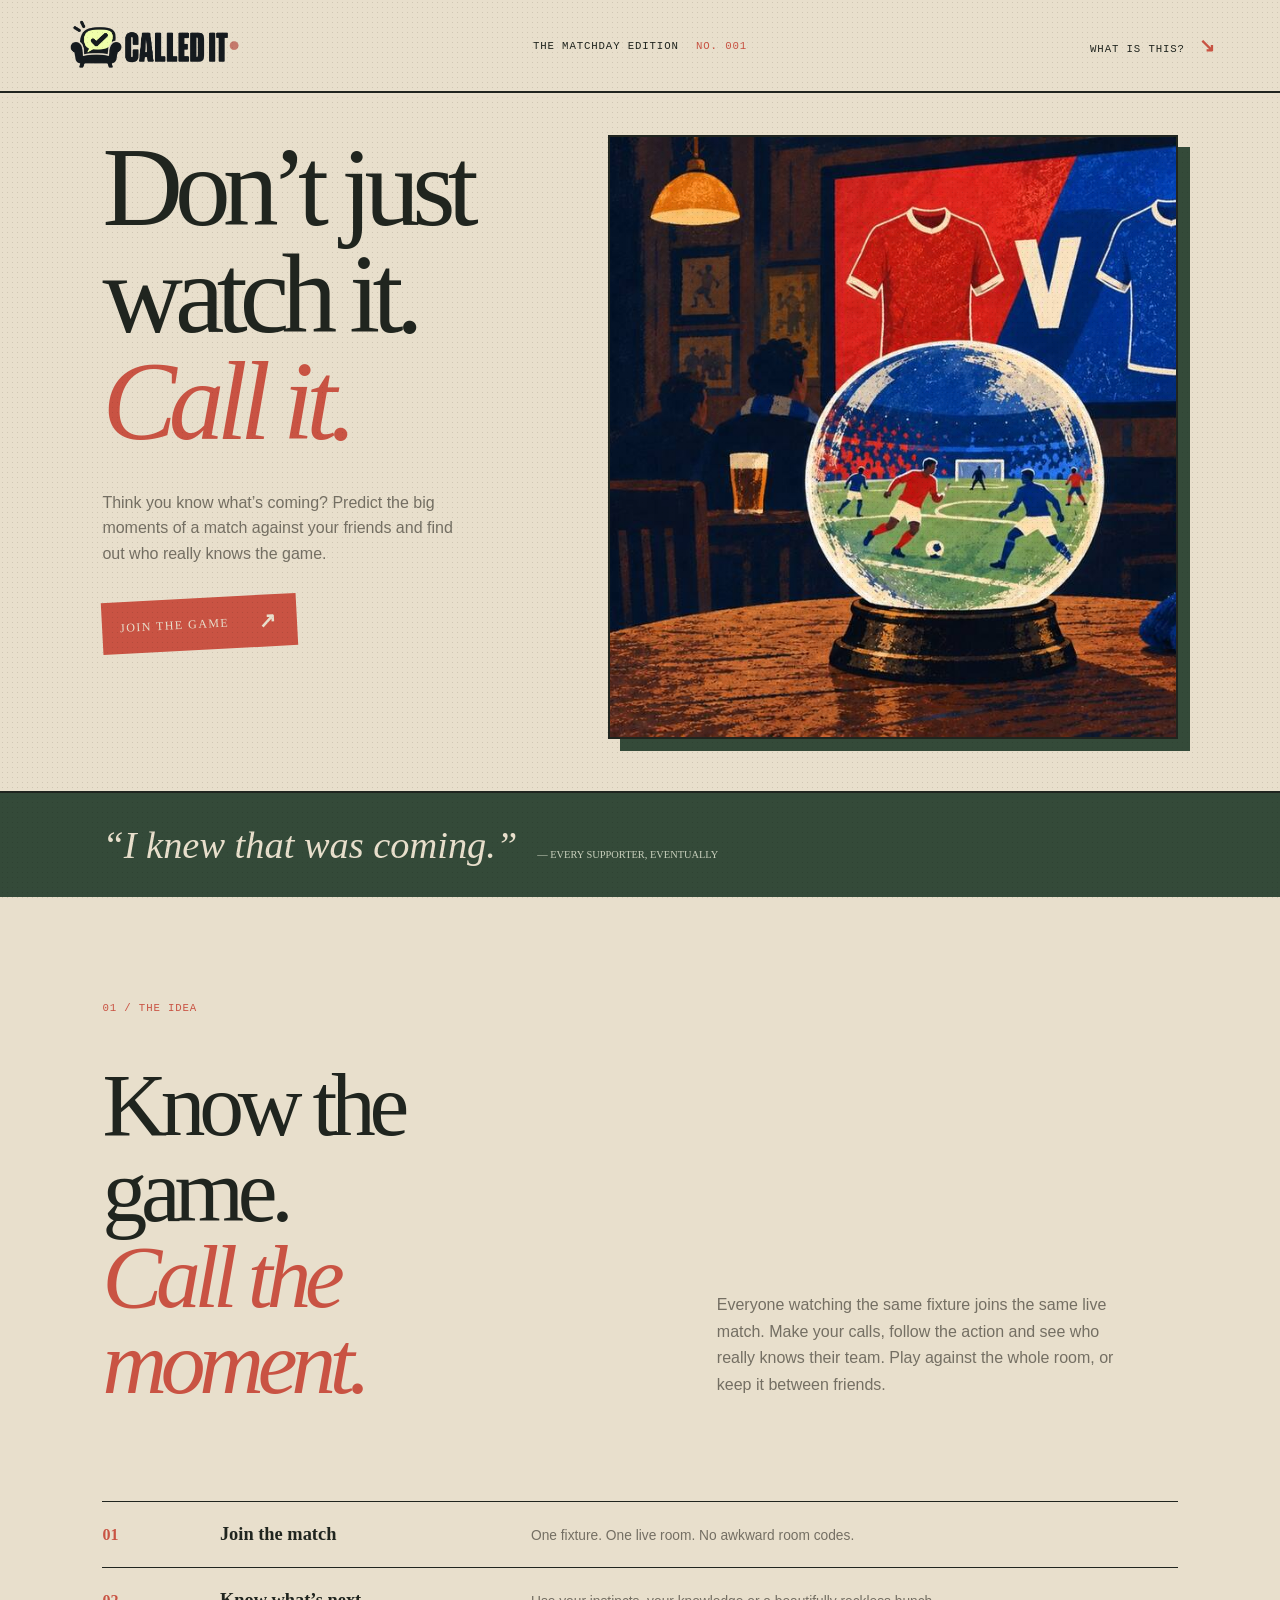
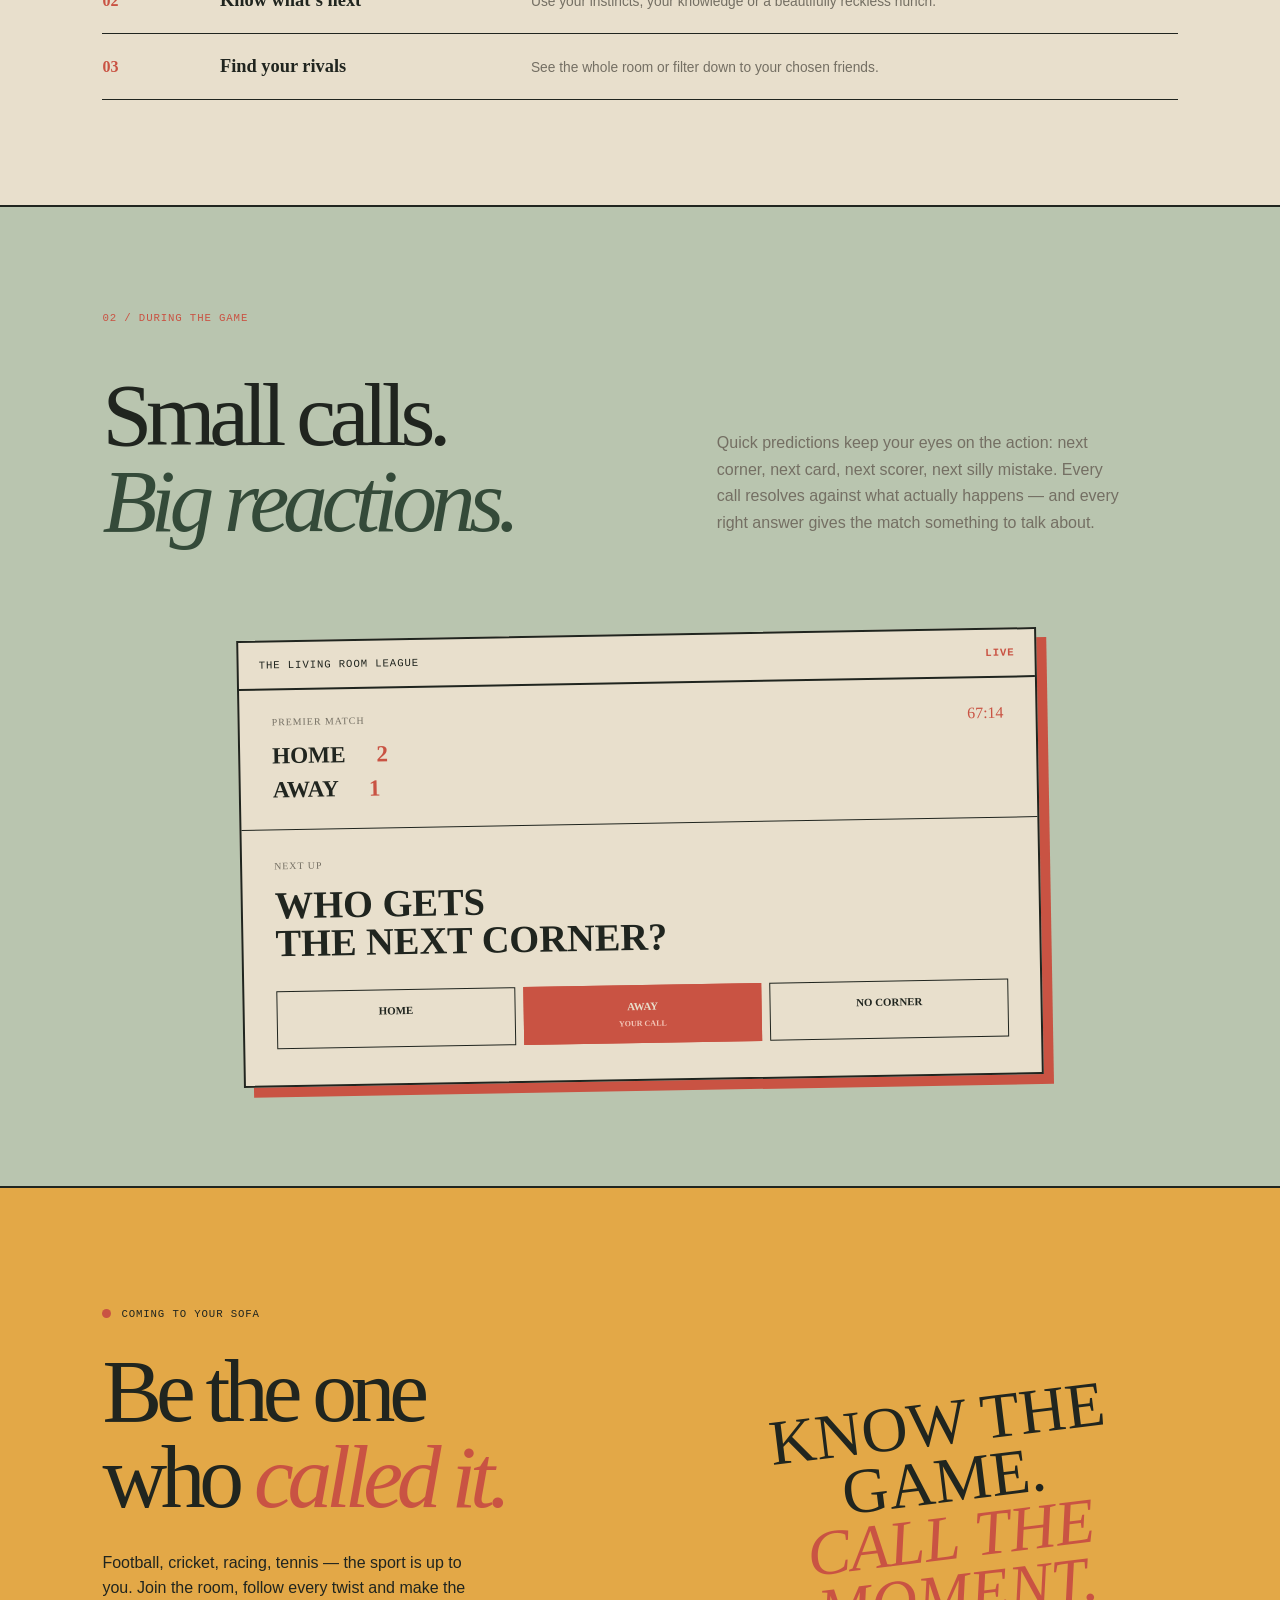
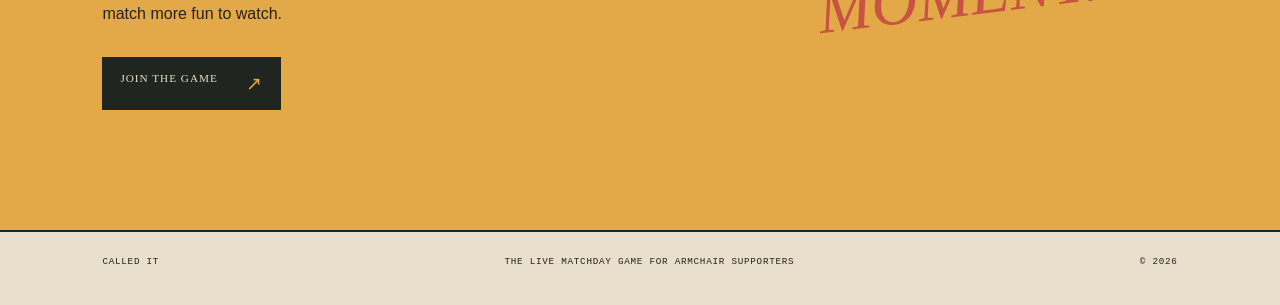
==== index.html @ 09d8c1a3 "Use square Called It icon for PWA" ====
<!doctype html>
<html lang="en">
  <head>
    <meta charset="UTF-8" />
    <meta name="viewport" content="width=device-width, initial-scale=1" />
    <meta name="theme-color" content="#e8dfcc" />
    <meta name="description" content="Called It is the live matchday game for armchair supporters." />
    <link rel="icon" href="assets/called-it-square.png" />
    <link rel="manifest" href="/manifest.webmanifest" />
    <link rel="apple-touch-icon" href="/assets/called-it-square.png" />
    <link rel="stylesheet" href="styles.css" />
    <title>Called It — The live matchday game for armchair supporters</title>
  </head>
  <body>
    <div class="page-grain"></div>
    <header class="masthead">
      <a class="brand" href="/" aria-label="Called It home"><img src="assets/called-it-wordmark.png" alt="Called It" /></a>
      <p class="edition">THE MATCHDAY EDITION <span>NO. 001</span></p>
      <a class="menu-link" href="#the-game">What is this? <b>↘</b></a>
    </header>
    <main id="top">
      <section class="cover">
        <div class="cover-copy">
          <h1>Don’t just<br />watch it.<br /><i>Call it.</i></h1>
          <p class="intro-copy">Think you know what’s coming? Predict the big moments of a match against your friends and find out who really knows the game.</p>
          <a class="stamp" href="/play">JOIN THE GAME <strong>↗</strong></a>
        </div>
        <div class="living-room" aria-label="A football match viewed through a crystal ball in a pub">
          <img class="hero-image" src="assets/called-it-hero.jpg" alt="A football match inside a crystal ball on a pub table" />
        </div>
      </section>
      <section class="quote-strip"><p>“I knew that was coming.”</p><span>— every supporter, eventually</span></section>
      <section class="story" id="the-game">
        <div class="section-label">01 / THE IDEA</div>
        <div class="story-content"><h2>Know the game.<br /><i>Call the moment.</i></h2><p>Everyone watching the same fixture joins the same live match. Make your calls, follow the action and see who really knows their team. Play against the whole room, or keep it between friends.</p></div>
        <div class="rule-list"><div><b>01</b><strong>Join the match</strong><span>One fixture. One live room. No awkward room codes.</span></div><div><b>02</b><strong>Know what’s next</strong><span>Use your instincts, your knowledge or a beautifully reckless hunch.</span></div><div><b>03</b><strong>Find your rivals</strong><span>See the whole room or filter down to your chosen friends.</span></div></div>
      </section>
      <section class="live-page">
        <div class="section-label">02 / DURING THE GAME</div>
        <div class="live-heading"><h2>Small calls.<br /><i>Big reactions.</i></h2><p>Quick predictions keep your eyes on the action: next corner, next card, next scorer, next silly mistake. Every call resolves against what actually happens — and every right answer gives the match something to talk about.</p></div>
        <div class="match-sheet"><div class="sheet-head"><span>THE LIVING ROOM LEAGUE</span><b>LIVE</b></div><div class="sheet-match"><div><small>PREMIER MATCH</small><strong>HOME <i>2</i></strong><strong>AWAY <i>1</i></strong></div><div class="sheet-time">67:14</div></div><div class="sheet-call"><span>NEXT UP</span><strong>WHO GETS<br />THE NEXT CORNER?</strong><div class="answers"><b>HOME</b><b class="chosen">AWAY <small>YOUR CALL</small></b><b>NO CORNER</b></div></div></div>
      </section>
      <section class="finale"><div class="finale-copy"><p class="kicker"><span></span> Coming to your sofa</p><h2>Be the one<br />who <i>called it.</i></h2><p>Football, cricket, racing, tennis — the sport is up to you. Join the room, follow every twist and make the match more fun to watch.</p><a class="button" href="/play">Join the game <span>↗</span></a></div><div class="scribble">KNOW THE GAME.<br /><em>CALL THE MOMENT.</em></div></section>
    </main>
    <footer><span>CALLED IT</span><span>THE LIVE MATCHDAY GAME FOR ARMCHAIR SUPPORTERS</span><span>© 2026</span></footer>
  </body>
</html>
---- styles.css ----
:root{--paper:#e8dfcc;--paper-dark:#d8cbb2;--ink:#20251f;--green:#344a39;--red:#c95343;--yellow:#e3a847;--muted:#746f63}*{box-sizing:border-box}html{scroll-behavior:smooth}body{margin:0;background:var(--paper);color:var(--ink);font-family:'DM Sans',sans-serif;overflow-x:hidden}body:before{content:'';position:fixed;inset:0;pointer-events:none;opacity:.16;background-image:radial-gradient(#514c40 .55px,transparent .55px);background-size:5px 5px;z-index:3;mix-blend-mode:multiply}a{color:inherit;text-decoration:none}.masthead{height:93px;border-bottom:2px solid var(--ink);display:grid;grid-template-columns:1fr 1fr 1fr;align-items:center;padding:0 5vw;position:relative;z-index:2}.brand{width:185px;height:58px;overflow:hidden;display:block;mix-blend-mode:multiply}.brand img{width:380px;max-width:none;transform:translate(-1px,-5px);filter:sepia(.25) saturate(.55) contrast(1.1)}.edition,.menu-link,.section-label,footer,.kicker,.sheet-head,.callout small,.picture-frame span{font-family:'DM Mono',monospace;text-transform:uppercase;letter-spacing:.08em;font-size:.67rem}.edition{text-align:center;margin:0}.edition span{color:var(--red);margin-left:10px}.menu-link{text-align:right}.menu-link b{color:var(--red);font-size:1.2rem;margin-left:7px}.cover{min-height:700px;padding:74px 8vw 52px;display:grid;grid-template-columns:47% 53%;position:relative;border-bottom:2px solid var(--ink)}.cover-copy{padding:25px 0 0;position:relative;z-index:1}.kicker{display:flex;align-items:center;gap:10px;margin:0 0 28px}.kicker span{width:9px;height:9px;border-radius:50%;background:var(--red);display:inline-block}.cover h1,h2{font-family:'Libre Baskerville',serif;font-weight:400;line-height:.96;letter-spacing:-.07em;margin:0}.cover h1{font-size:clamp(4.2rem,8.7vw,9.2rem)}.cover h1 i,h2 i{color:var(--red);font-style:italic}.intro-copy{max-width:360px;line-height:1.6;color:var(--muted);margin:34px 0 32px}.stamp{display:inline-flex;align-items:center;gap:30px;background:var(--red);color:var(--paper);padding:14px 18px;font-family:'DM Mono';font-size:.75rem;letter-spacing:.12em;transform:rotate(-3deg)}.stamp strong{font-size:1.3rem}.cover-note{position:absolute;left:5vw;bottom:25px;font-family:'DM Mono';font-size:.63rem;line-height:1.4;letter-spacing:.1em;color:var(--muted)}.cover-note span{color:var(--red);font-size:1rem;margin-left:5px}.living-room{min-height:550px;position:relative;overflow:hidden;background:#c4b69c;border:2px solid var(--ink);box-shadow:12px 12px 0 var(--green)}.wall-line{position:absolute;left:0;right:0;top:23%;border-top:2px solid rgba(32,37,31,.35)}.picture-frame{position:absolute;top:10%;left:28%;width:46%;height:26%;border:8px solid var(--green);background:#70816e;color:var(--paper);padding:17px;display:flex;flex-direction:column;justify-content:space-between;transform:rotate(2deg)}.picture-frame span{color:var(--yellow)}.picture-frame b{font-family:'Libre Baskerville';font-size:clamp(1.3rem,3vw,2.4rem)}.picture-frame small{font-family:'DM Mono';font-size:.7rem;align-self:flex-end}.lamp{position:absolute;left:10%;top:16%;width:60px;height:160px}.lamp:before{content:'';position:absolute;top:0;left:-20px;width:100px;height:55px;border-radius:50% 50% 12px 12px;background:var(--yellow);border:2px solid var(--ink)}.lamp i{position:absolute;width:3px;height:105px;background:var(--ink);left:28px;top:51px}.lamp b{position:absolute;height:8px;width:50px;background:var(--ink);left:4px;bottom:0;border-radius:50%}.sofa{position:absolute;bottom:13%;left:13%;width:62%;height:42%;background:var(--green);border:2px solid var(--ink);border-radius:28px 28px 12px 12px 0}.cushion{position:absolute;left:10%;right:10%;top:13%;height:52%;background:#536d56;border:2px solid var(--ink);border-radius:24px 24px 5px 5px}.seat{position:absolute;left:8%;right:8%;bottom:4%;height:35%;background:#2e4233;border-radius:8px}.arm{position:absolute;top:23%;width:18%;height:55%;background:var(--green);border:2px solid var(--ink);border-radius:20px}.arm.left{left:-9%}.arm.right{right:-9%}.leg{position:absolute;bottom:-28px;width:12px;height:30px;background:var(--ink)}.leg.one{left:15%;transform:rotate(8deg)}.leg.two{right:15%;transform:rotate(-8deg)}.callout{position:absolute;right:5%;bottom:36%;width:150px;background:var(--red);color:var(--paper);padding:14px;transform:rotate(5deg);border:2px solid var(--ink);box-shadow:5px 5px 0 var(--ink)}.callout strong{display:block;font-family:'Libre Baskerville';font-size:1.25rem;line-height:1;margin:9px 0 12px}.callout em{font-family:'DM Mono';font-style:normal;font-size:.7rem;letter-spacing:.15em}.rug{position:absolute;bottom:-25%;left:5%;width:90%;height:42%;border-radius:50%;background:#d9bd82;border:2px solid var(--ink)}.quote-strip{background:var(--green);color:var(--paper);padding:30px 8vw;display:flex;align-items:baseline;gap:20px}.quote-strip p{font-family:'Libre Baskerville';font-size:clamp(1.5rem,3vw,2.8rem);font-style:italic;margin:0}.quote-strip span{font-family:'DM Mono';font-size:.65rem;text-transform:uppercase;color:#c9d0bd}.story,.live-page{padding:105px 8vw;border-bottom:2px solid var(--ink)}.section-label{color:var(--red);margin-bottom:48px}.story-content{display:grid;grid-template-columns:1fr 1fr;gap:12vw;align-items:end}.story h2,.live-heading h2,.finale h2{font-size:clamp(3.3rem,7vw,7rem)}.story-content p,.live-heading p{max-width:410px;margin:0 0 8px;color:var(--muted);line-height:1.65}.rule-list{border-top:1px solid var(--ink);margin-top:95px}.rule-list div{display:grid;grid-template-columns:10% 28% 1fr;gap:10px;padding:22px 0;border-bottom:1px solid var(--ink);align-items:baseline}.rule-list b{font-family:'DM Mono';color:var(--red)}.rule-list strong{font-family:'Libre Baskerville';font-size:1.15rem}.rule-list span{color:var(--muted);font-size:.86rem}.live-page{background:#b9c5af}.live-heading{display:grid;grid-template-columns:1fr 1fr;gap:12vw;align-items:end}.live-heading h2 i{color:var(--green)}.match-sheet{max-width:800px;margin:90px auto 0;background:var(--paper);border:2px solid var(--ink);box-shadow:10px 10px 0 var(--red);transform:rotate(-1deg)}.sheet-head{display:flex;justify-content:space-between;border-bottom:2px solid var(--ink);padding:17px 20px}.sheet-head b{color:var(--red)}.sheet-match{display:flex;justify-content:space-between;padding:26px 32px;border-bottom:1px solid var(--ink)}.sheet-match small,.sheet-call>span{display:block;font-family:'DM Mono';font-size:.62rem;color:var(--muted);letter-spacing:.1em;margin-bottom:15px}.sheet-match strong{display:block;font-family:'Libre Baskerville';font-size:1.45rem;margin-top:7px}.sheet-match strong i{color:var(--red);font-style:normal;margin-left:25px}.sheet-time{font-family:'DM Mono';color:var(--red)}.sheet-call{padding:30px 32px 36px}.sheet-call>strong{font-family:'Libre Baskerville';font-size:clamp(1.7rem,3vw,2.7rem);line-height:1;display:block}.answers{display:grid;grid-template-columns:repeat(3,1fr);gap:8px;margin-top:28px}.answers b{border:1px solid var(--ink);padding:14px;font-family:'DM Mono';font-size:.68rem;text-align:center}.answers .chosen{background:var(--red);color:var(--paper);border-color:var(--red)}.answers small{display:block;margin-top:7px;font-size:.5rem;color:#f3c7b8}.finale{padding:120px 8vw;display:grid;grid-template-columns:1fr 1fr;gap:12vw;align-items:center;background:var(--yellow)}.finale .kicker{color:var(--ink)}.finale-copy>p:not(.kicker){max-width:390px;line-height:1.6;margin:30px 0}.button{background:var(--ink);color:var(--paper);display:inline-flex;gap:28px;padding:15px 18px;font-family:'DM Mono';font-size:.7rem;letter-spacing:.09em;text-transform:uppercase}.button span{color:var(--yellow);font-size:1.2rem}.scribble{font-family:'Libre Baskerville';font-size:clamp(2rem,5vw,5rem);line-height:.9;transform:rotate(-7deg);text-align:center}.scribble em{color:var(--red);font-style:italic}footer{border-top:2px solid var(--ink);padding:24px 8vw 34px;display:flex;justify-content:space-between;font-size:.58rem}@media(max-width:760px){.masthead{height:75px;padding:0 18px;grid-template-columns:1fr auto}.brand{width:135px;height:47px}.brand img{width:280px}.edition{display:none}.menu-link{font-size:.58rem}.cover{display:block;min-height:auto;padding:55px 18px 70px}.cover h1{font-size:clamp(3.5rem,16vw,5.5rem)}.cover-note{left:18px;bottom:20px}.living-room{margin:65px 8px 25px;min-height:420px;box-shadow:7px 7px 0 var(--green)}.callout{width:125px;right:3%;bottom:32%}.picture-frame{padding:10px;border-width:5px}.quote-strip{display:block;padding:25px 18px}.quote-strip span{display:block;margin-top:8px}.story,.live-page{padding:75px 18px}.story-content,.live-heading,.finale{display:block}.story-content p,.live-heading p{margin-top:30px}.rule-list{margin-top:60px}.rule-list div{grid-template-columns:12% 1fr}.rule-list span{grid-column:2}.match-sheet{margin-top:60px;box-shadow:6px 6px 0 var(--red)}.sheet-match,.sheet-call{padding-left:18px;padding-right:18px}.answers{grid-template-columns:1fr}.answers b{text-align:left}.finale{padding:80px 18px}.scribble{margin-top:70px;text-align:left;font-size:3rem}footer{padding:20px 18px 28px;display:block;line-height:2}}
:root{--hero-navy:#07182d}.hero-image{display:block;width:100%;height:100%;min-height:550px;object-fit:cover;object-position:72% center}.living-room{background:var(--hero-navy)}@media(max-width:760px){.cover{padding-top:32px;padding-bottom:48px}.cover h1{font-size:clamp(3.25rem,15vw,5rem)}.intro-copy{margin:20px 0 22px;font-size:.95rem;line-height:1.48}.stamp{padding:12px 16px;gap:22px}.living-room{margin:28px 8px 20px;min-height:0;height:clamp(220px,58vw,300px);box-shadow:7px 7px 0 var(--green)}.hero-image{min-height:0;height:100%;object-position:68% center}.cover-note{display:none}}
:root{--hero-navy:#07182d}.brand img{width:100%;height:auto;transform:none}.brand{display:flex;align-items:center}.brand img{filter:sepia(.25) saturate(.55) contrast(1.1)}
:root{--hero-navy:#07182d}.brand img{width:100%;height:auto;transform:none}.brand{display:flex;align-items:center}.brand img{filter:sepia(.25) saturate(.55) contrast(1.1)}@media(max-width:760px){.cover{padding-top:24px;padding-bottom:30px}.kicker{margin-bottom:18px}.cover h1{font-size:clamp(3rem,12vw,4.5rem)}.intro-copy{margin:16px 0 18px;font-size:.9rem;line-height:1.42}.stamp{padding:11px 15px;gap:18px;font-size:.68rem}.living-room{margin:20px 8px 16px;height:clamp(185px,52vw,220px)}.hero-image{object-position:68% center}}
:root{--hero-navy:#07182d}.cover{padding-top:42px}.cover-copy{padding-top:0}@media(max-width:760px){.cover{padding-top:20px}}
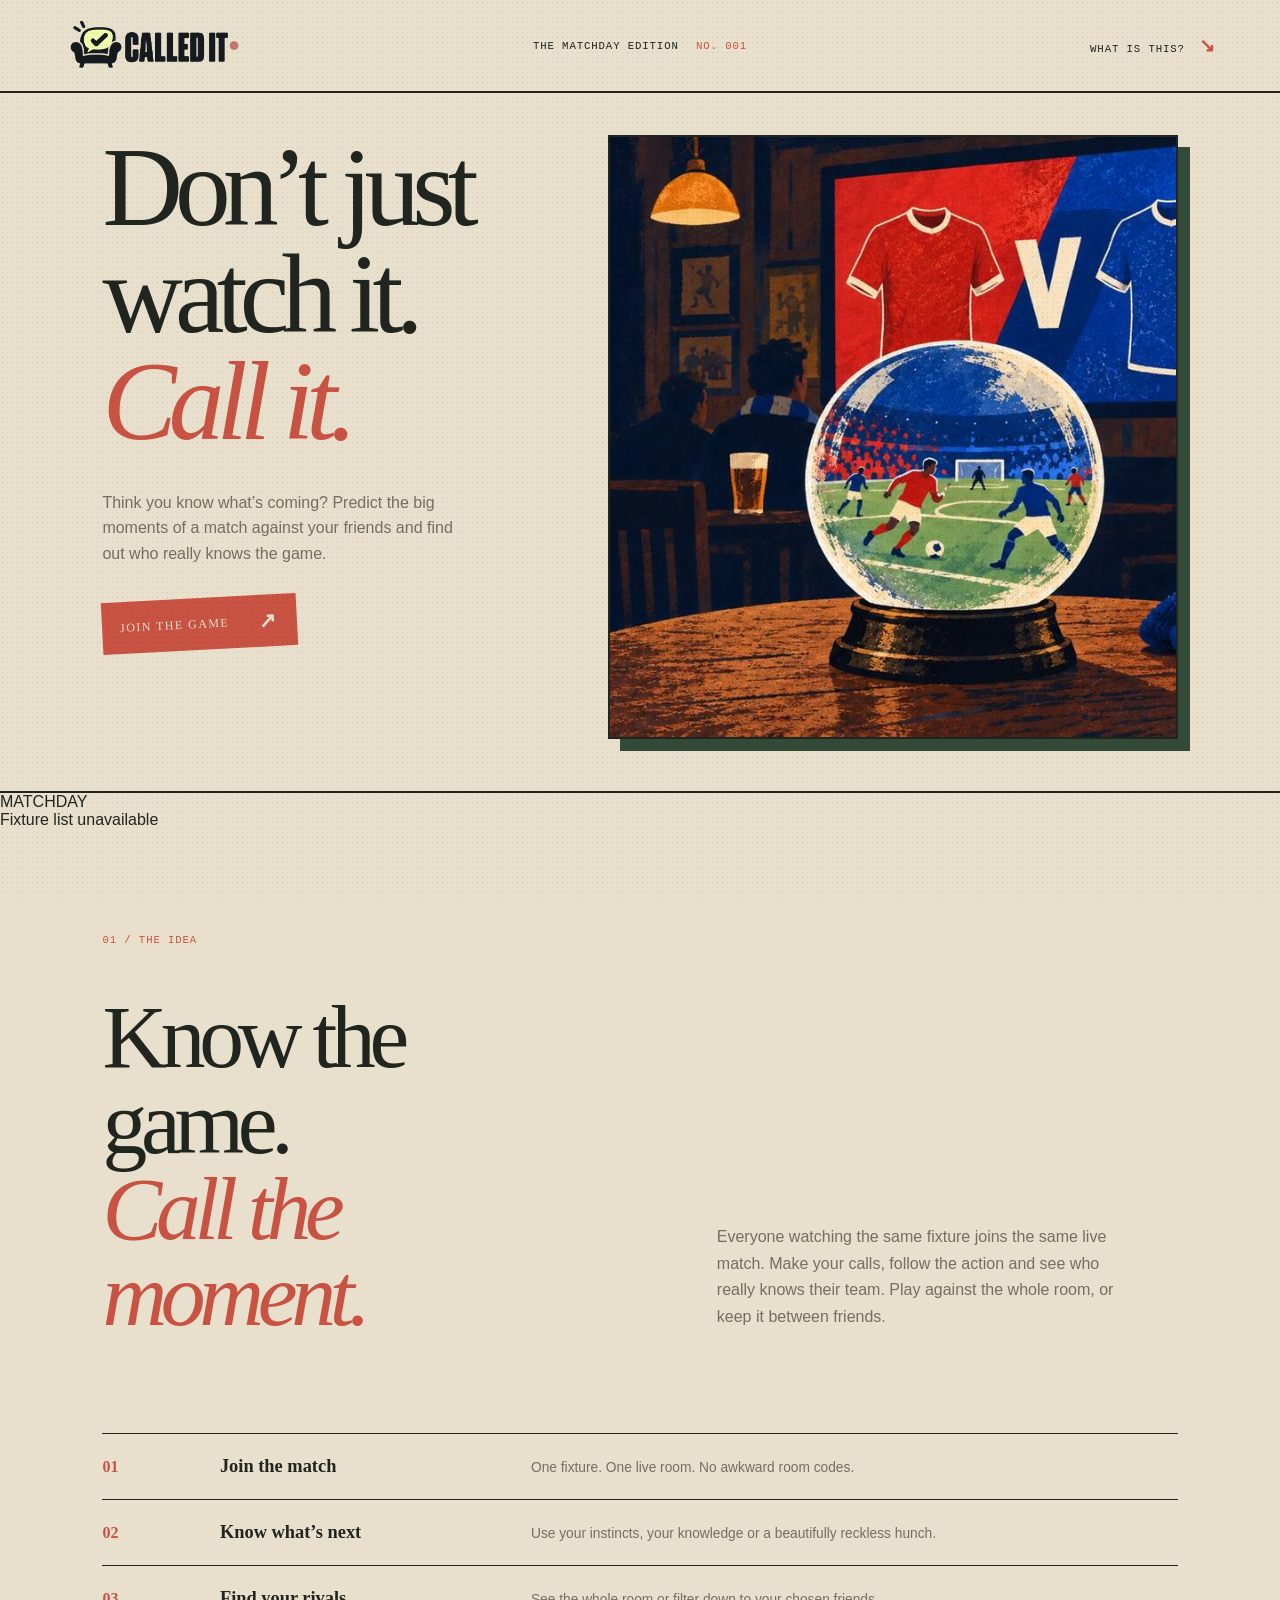
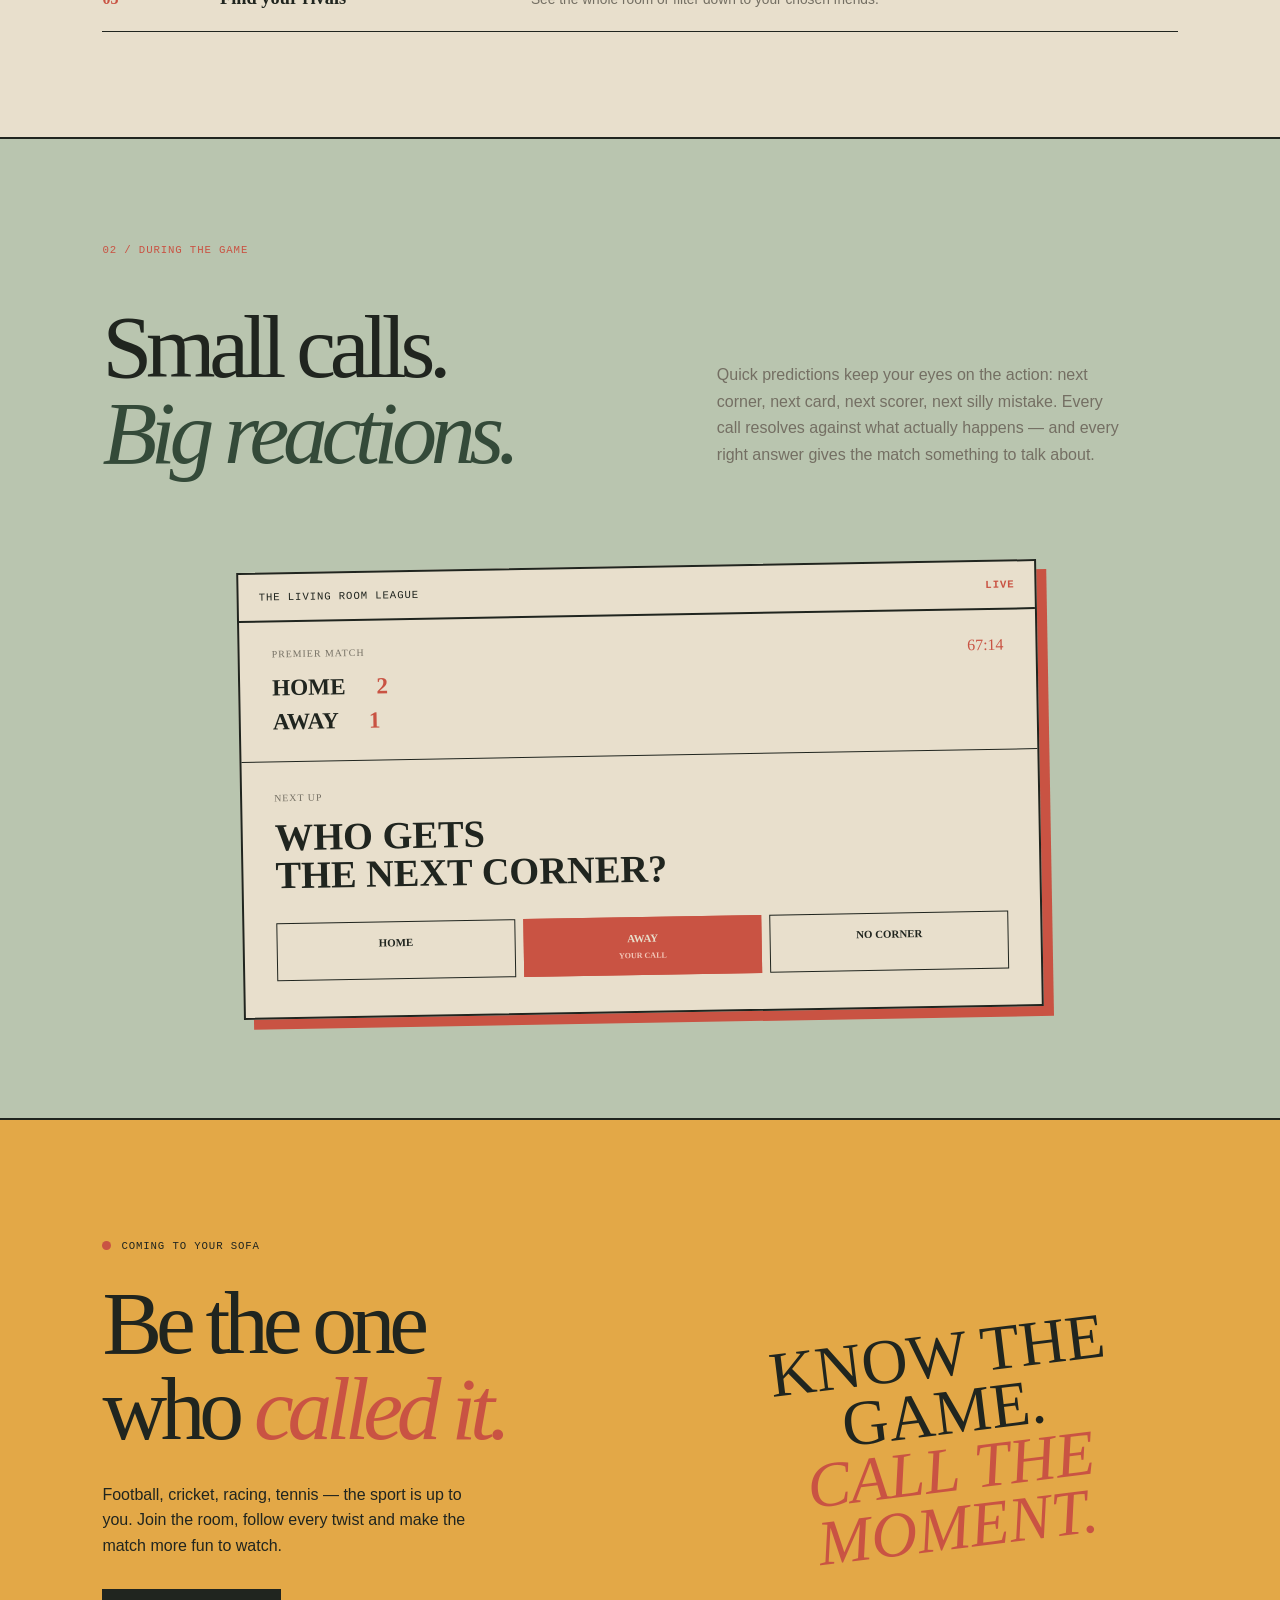
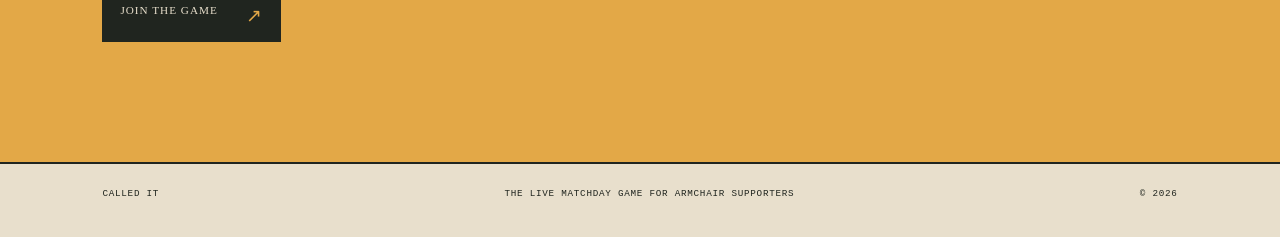
==== commit df662994: "Add live matchday homepage ticker" ====
--- a/index.html
+++ b/index.html
@@ -21,7 +21,7 @@
     <main id="top">
       <section class="cover">
         <div class="cover-copy">
-          <h1>Don’t just<br />watch it.<br /><i>Call it.</i></h1>
+          <h1>Don’t just watch it.<br /><i>Call it.</i></h1>
           <p class="intro-copy">Think you know what’s coming? Predict the big moments of a match against your friends and find out who really knows the game.</p>
           <a class="stamp" href="/play">JOIN THE GAME <strong>↗</strong></a>
         </div>
@@ -29,7 +29,10 @@
           <img class="hero-image" src="assets/called-it-hero.jpg" alt="A football match inside a crystal ball on a pub table" />
         </div>
       </section>
-      <section class="quote-strip"><p>“I knew that was coming.”</p><span>— every supporter, eventually</span></section>
+      <section class="ticker-strip" id="fixture-ticker" aria-live="polite">
+        <div class="ticker-label" data-ticker-label>LIVE NOW</div>
+        <div class="ticker-window"><div class="ticker-track" data-ticker-track><span class="ticker-loading">Checking the matchday…</span></div></div>
+      </section>
       <section class="story" id="the-game">
         <div class="section-label">01 / THE IDEA</div>
         <div class="story-content"><h2>Know the game.<br /><i>Call the moment.</i></h2><p>Everyone watching the same fixture joins the same live match. Make your calls, follow the action and see who really knows their team. Play against the whole room, or keep it between friends.</p></div>
@@ -43,5 +46,35 @@
       <section class="finale"><div class="finale-copy"><p class="kicker"><span></span> Coming to your sofa</p><h2>Be the one<br />who <i>called it.</i></h2><p>Football, cricket, racing, tennis — the sport is up to you. Join the room, follow every twist and make the match more fun to watch.</p><a class="button" href="/play">Join the game <span>↗</span></a></div><div class="scribble">KNOW THE GAME.<br /><em>CALL THE MOMENT.</em></div></section>
     </main>
     <footer><span>CALLED IT</span><span>THE LIVE MATCHDAY GAME FOR ARMCHAIR SUPPORTERS</span><span>© 2026</span></footer>
+    <script>
+      (() => {
+        const label = document.querySelector("[data-ticker-label]");
+        const track = document.querySelector("[data-ticker-track]");
+        if (!label || !track) return;
+        const esc = value => String(value ?? "").replace(/[&<>"]/g, c => ({ "&":"&amp;", "<":"&lt;", ">":"&gt;", '"':"&quot;" }[c]));
+        const time = value => value ? new Intl.DateTimeFormat("en-GB", { hour:"2-digit", minute:"2-digit", hour12:false }).format(new Date(value)) : "—";
+        const loadTicker = async () => {
+          try {
+            const response = await fetch("/api/live-fixtures?region=gb", { cache:"no-store" });
+            const data = await response.json();
+            if (!response.ok) throw Error(data.error || "Fixture feed unavailable");
+            const all = [...(data.fixtures || []), ...(data.completedFixtures || [])];
+            const fixtures = [...new Map(all.filter(f => f?.id).map(f => [String(f.id), f])).values()]
+              .sort((a,b) => new Date(a.date || 0) - new Date(b.date || 0));
+            const open = fixtures.filter(f => f.state === "in" || f.accessState === "open");
+            const source = open.length ? open : fixtures;
+            label.textContent = open.length ? "LIVE NOW" : "TODAY";
+            track.innerHTML = source.length
+              ? source.map(f => `<span class="ticker-item"><b>${esc(f.home?.name || "Home")} v ${esc(f.away?.name || "Away")}</b><small>${time(f.date)}</small></span>`).join("")
+              : '<span class="ticker-loading">No fixtures listed today</span>';
+            if (source.length > 1) track.classList.add("is-moving");
+          } catch {
+            label.textContent = "MATCHDAY";
+            track.innerHTML = '<span class="ticker-loading">Fixture list unavailable</span>';
+          }
+        };
+        loadTicker();
+      })();
+    </script>
   </body>
 </html>
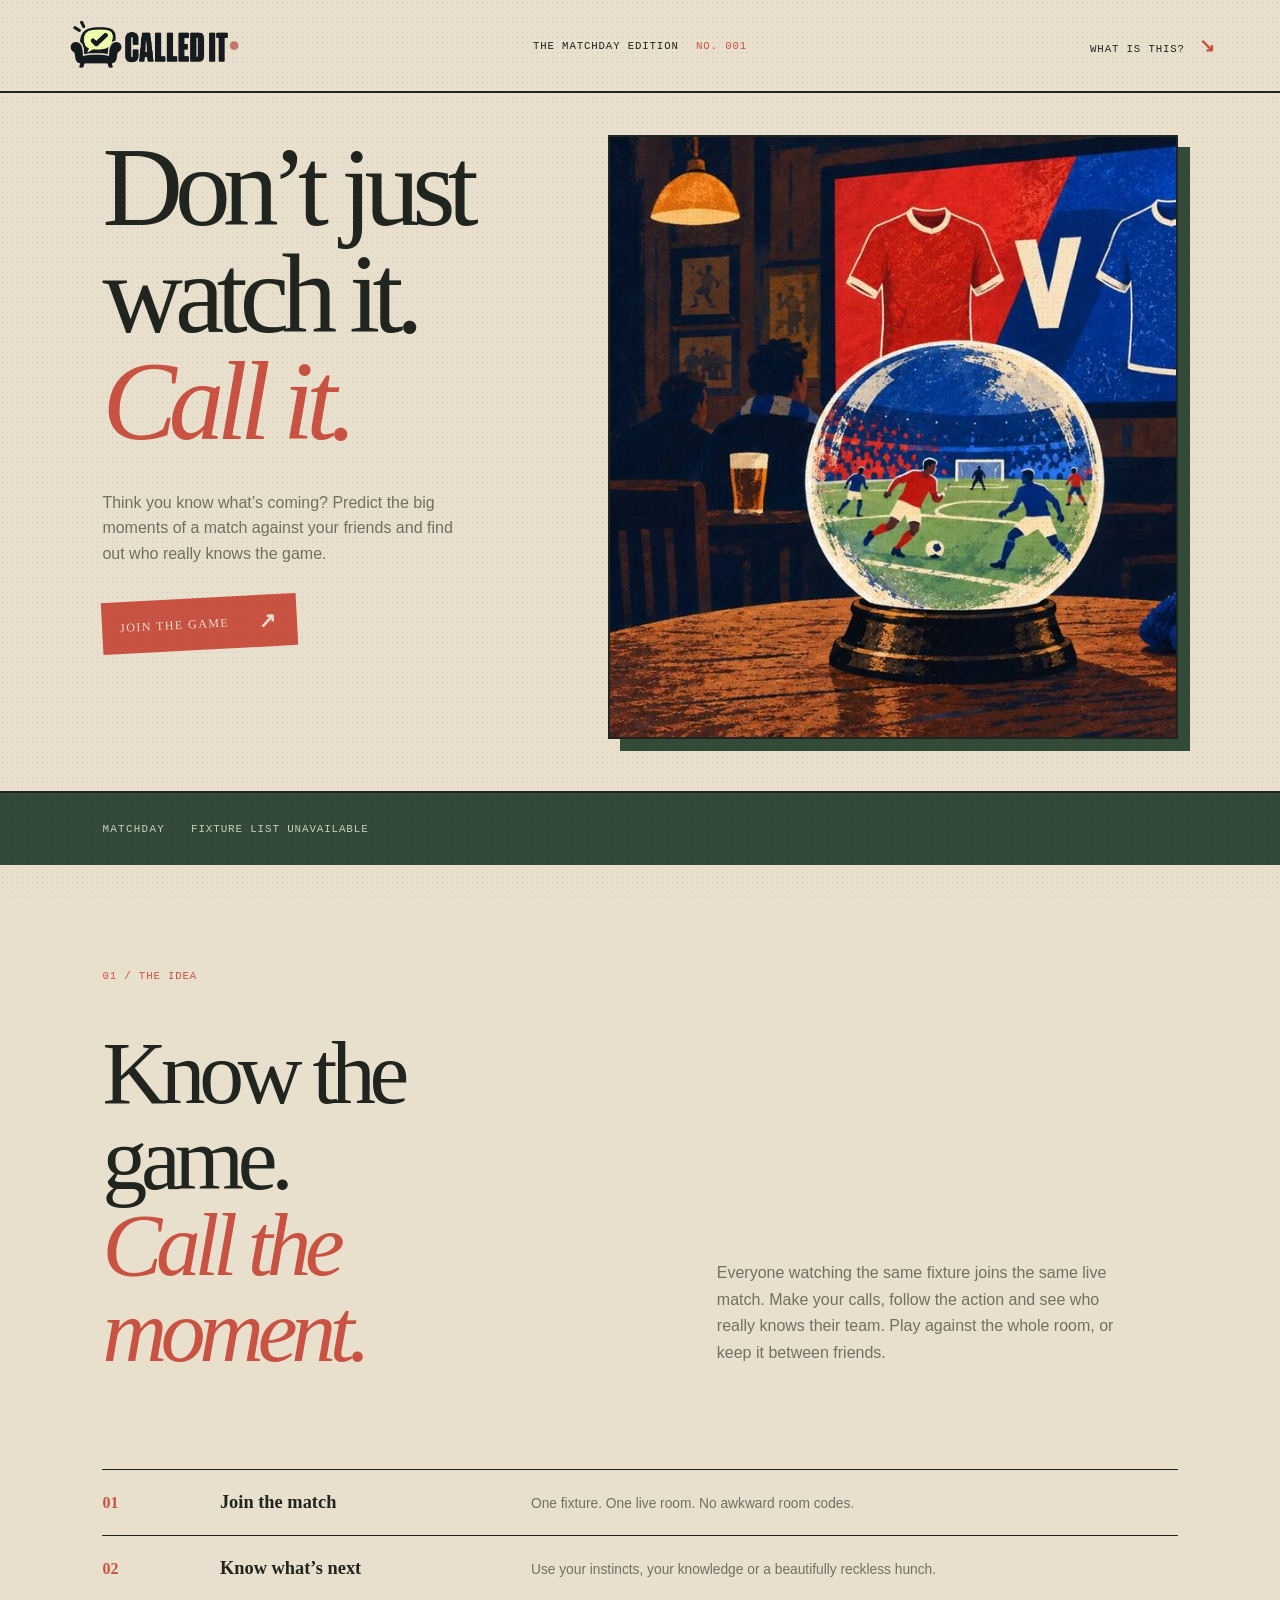
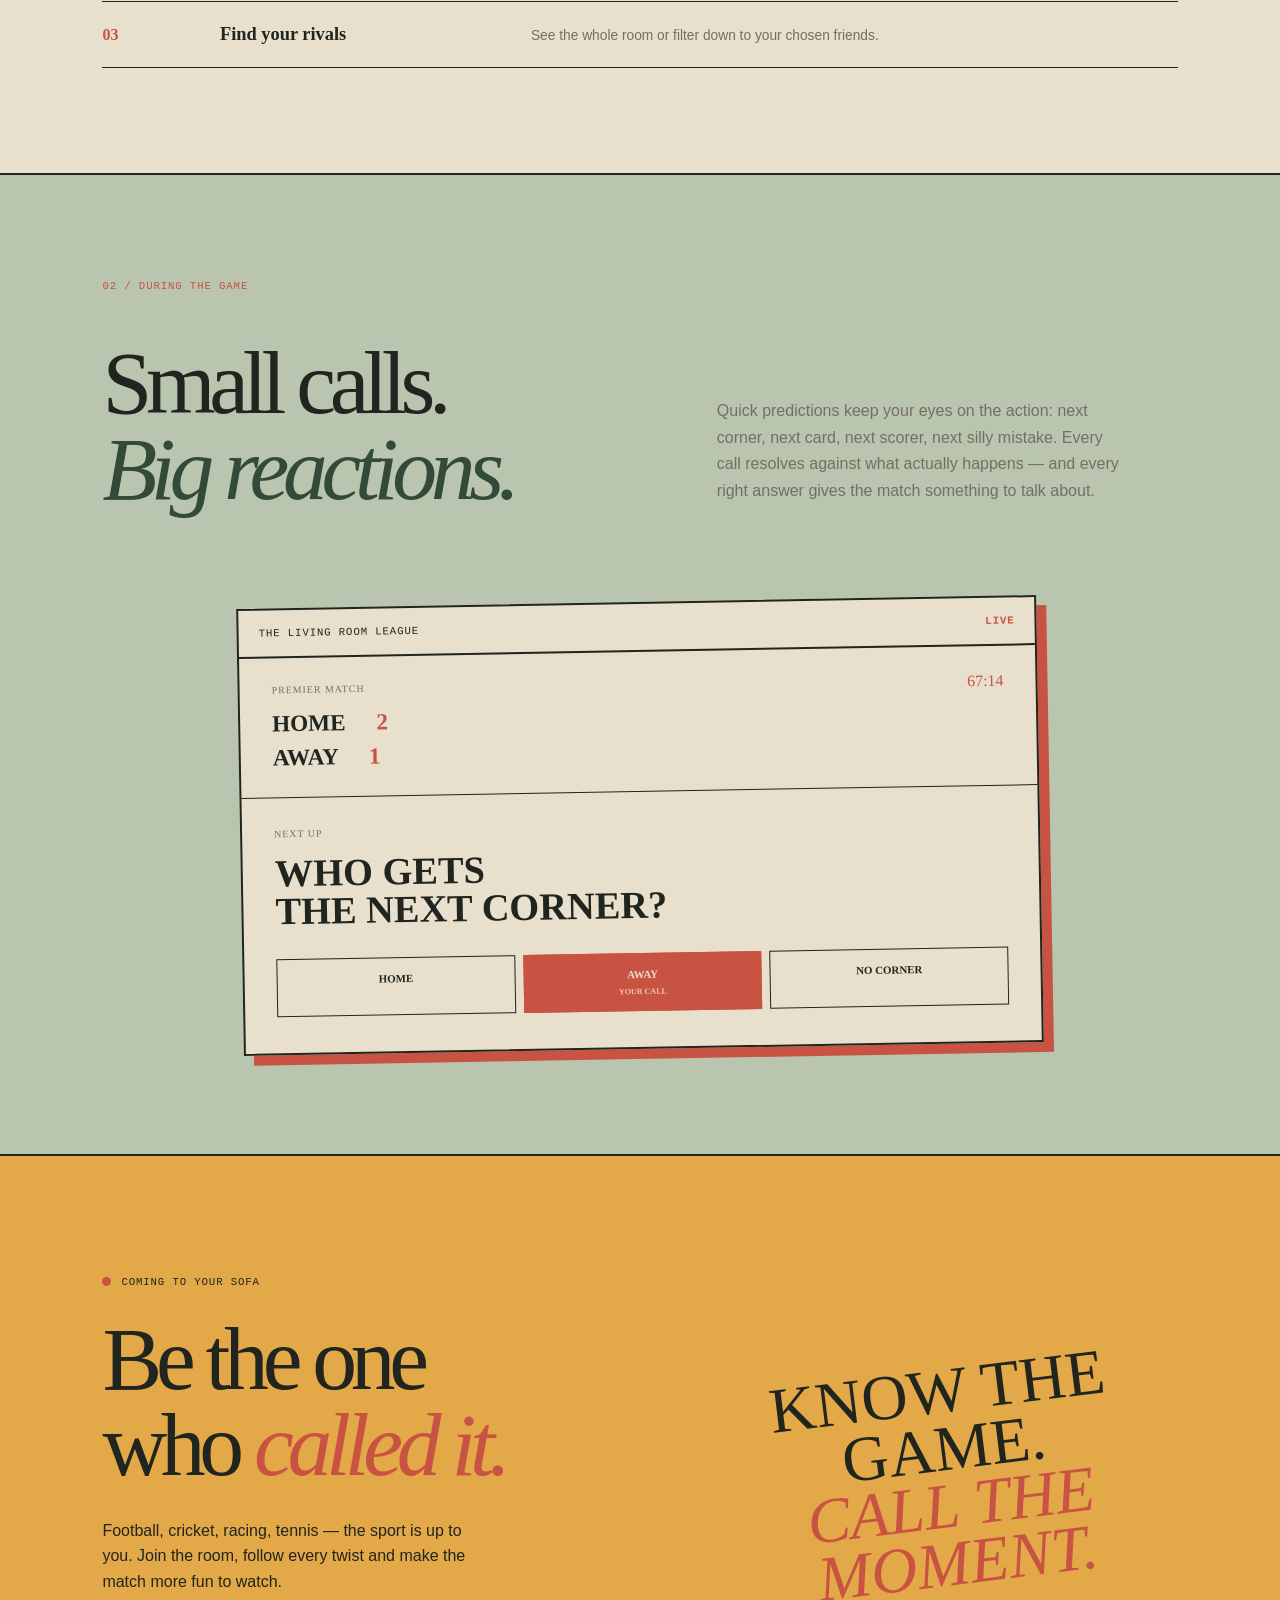
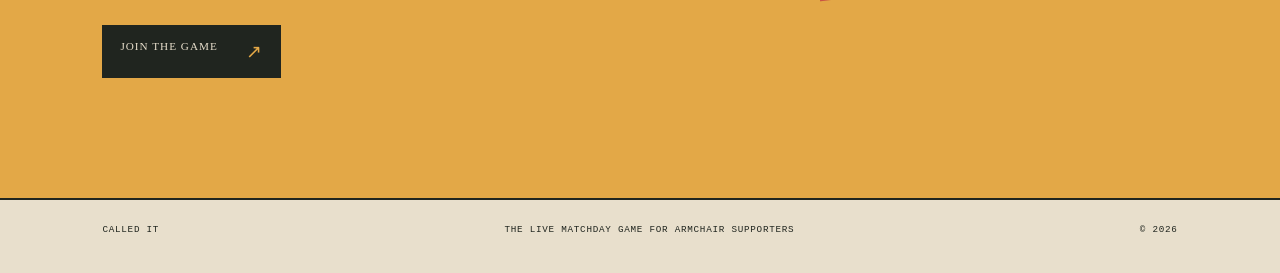
==== commit 3502b742: "Make homepage ticker loop seamlessly" ====
--- a/index.html
+++ b/index.html
@@ -64,9 +64,8 @@
             const open = fixtures.filter(f => f.state === "in" || f.accessState === "open");
             const source = open.length ? open : fixtures;
             label.textContent = open.length ? "LIVE NOW" : "TODAY";
-            track.innerHTML = source.length
-              ? source.map(f => `<span class="ticker-item"><b>${esc(f.home?.name || "Home")} v ${esc(f.away?.name || "Away")}</b><small>${time(f.date)}</small></span>`).join("")
-              : '<span class="ticker-loading">No fixtures listed today</span>';
+            const items = source.map(f => `<span class="ticker-item"><b>${esc(f.home?.name || "Home")} v ${esc(f.away?.name || "Away")}</b><small>${time(f.date)}</small></span>`).join("");
+            track.innerHTML = source.length ? (items + (source.length > 1 ? items : "")) : '<span class="ticker-loading">No fixtures listed today</span>';
             if (source.length > 1) track.classList.add("is-moving");
           } catch {
             label.textContent = "MATCHDAY";
--- a/styles.css
+++ b/styles.css
@@ -3,3 +3,5 @@
 :root{--hero-navy:#07182d}.brand img{width:100%;height:auto;transform:none}.brand{display:flex;align-items:center}.brand img{filter:sepia(.25) saturate(.55) contrast(1.1)}
 :root{--hero-navy:#07182d}.brand img{width:100%;height:auto;transform:none}.brand{display:flex;align-items:center}.brand img{filter:sepia(.25) saturate(.55) contrast(1.1)}@media(max-width:760px){.cover{padding-top:24px;padding-bottom:30px}.kicker{margin-bottom:18px}.cover h1{font-size:clamp(3rem,12vw,4.5rem)}.intro-copy{margin:16px 0 18px;font-size:.9rem;line-height:1.42}.stamp{padding:11px 15px;gap:18px;font-size:.68rem}.living-room{margin:20px 8px 16px;height:clamp(185px,52vw,220px)}.hero-image{object-position:68% center}}
 :root{--hero-navy:#07182d}.cover{padding-top:42px}.cover-copy{padding-top:0}@media(max-width:760px){.cover{padding-top:20px}}
+
+.ticker-strip{display:grid;grid-template-columns:auto 1fr;align-items:center;background:var(--green);color:var(--paper);min-height:72px;padding:0 8vw;overflow:hidden}.ticker-label{position:relative;z-index:1;padding-right:26px;font:500 .68rem 'DM Mono',monospace;letter-spacing:.12em;color:#c9d0bd;white-space:nowrap}.ticker-window{min-width:0;overflow:hidden}.ticker-track{display:flex;align-items:center;gap:44px;width:max-content;white-space:nowrap}.ticker-track.is-moving{animation:calledItTicker 28s linear infinite}.ticker-item{display:inline-flex;align-items:baseline;gap:14px;font:400 1rem 'Libre Baskerville',serif}.ticker-item small{font:500 .68rem 'DM Mono',monospace;color:#c9d0bd;letter-spacing:.08em}.ticker-loading{font:500 .68rem 'DM Mono',monospace;letter-spacing:.08em;text-transform:uppercase;color:#c9d0bd}@keyframes calledItTicker{from{transform:translateX(0)}to{transform:translateX(-50%)}}@media(max-width:600px){.ticker-strip{grid-template-columns:auto 1fr;min-height:58px;padding:0 6vw}.ticker-label{padding-right:16px;font-size:.58rem}.ticker-track{gap:28px}.ticker-item{gap:10px;font-size:.82rem}.ticker-item small{font-size:.56rem}}
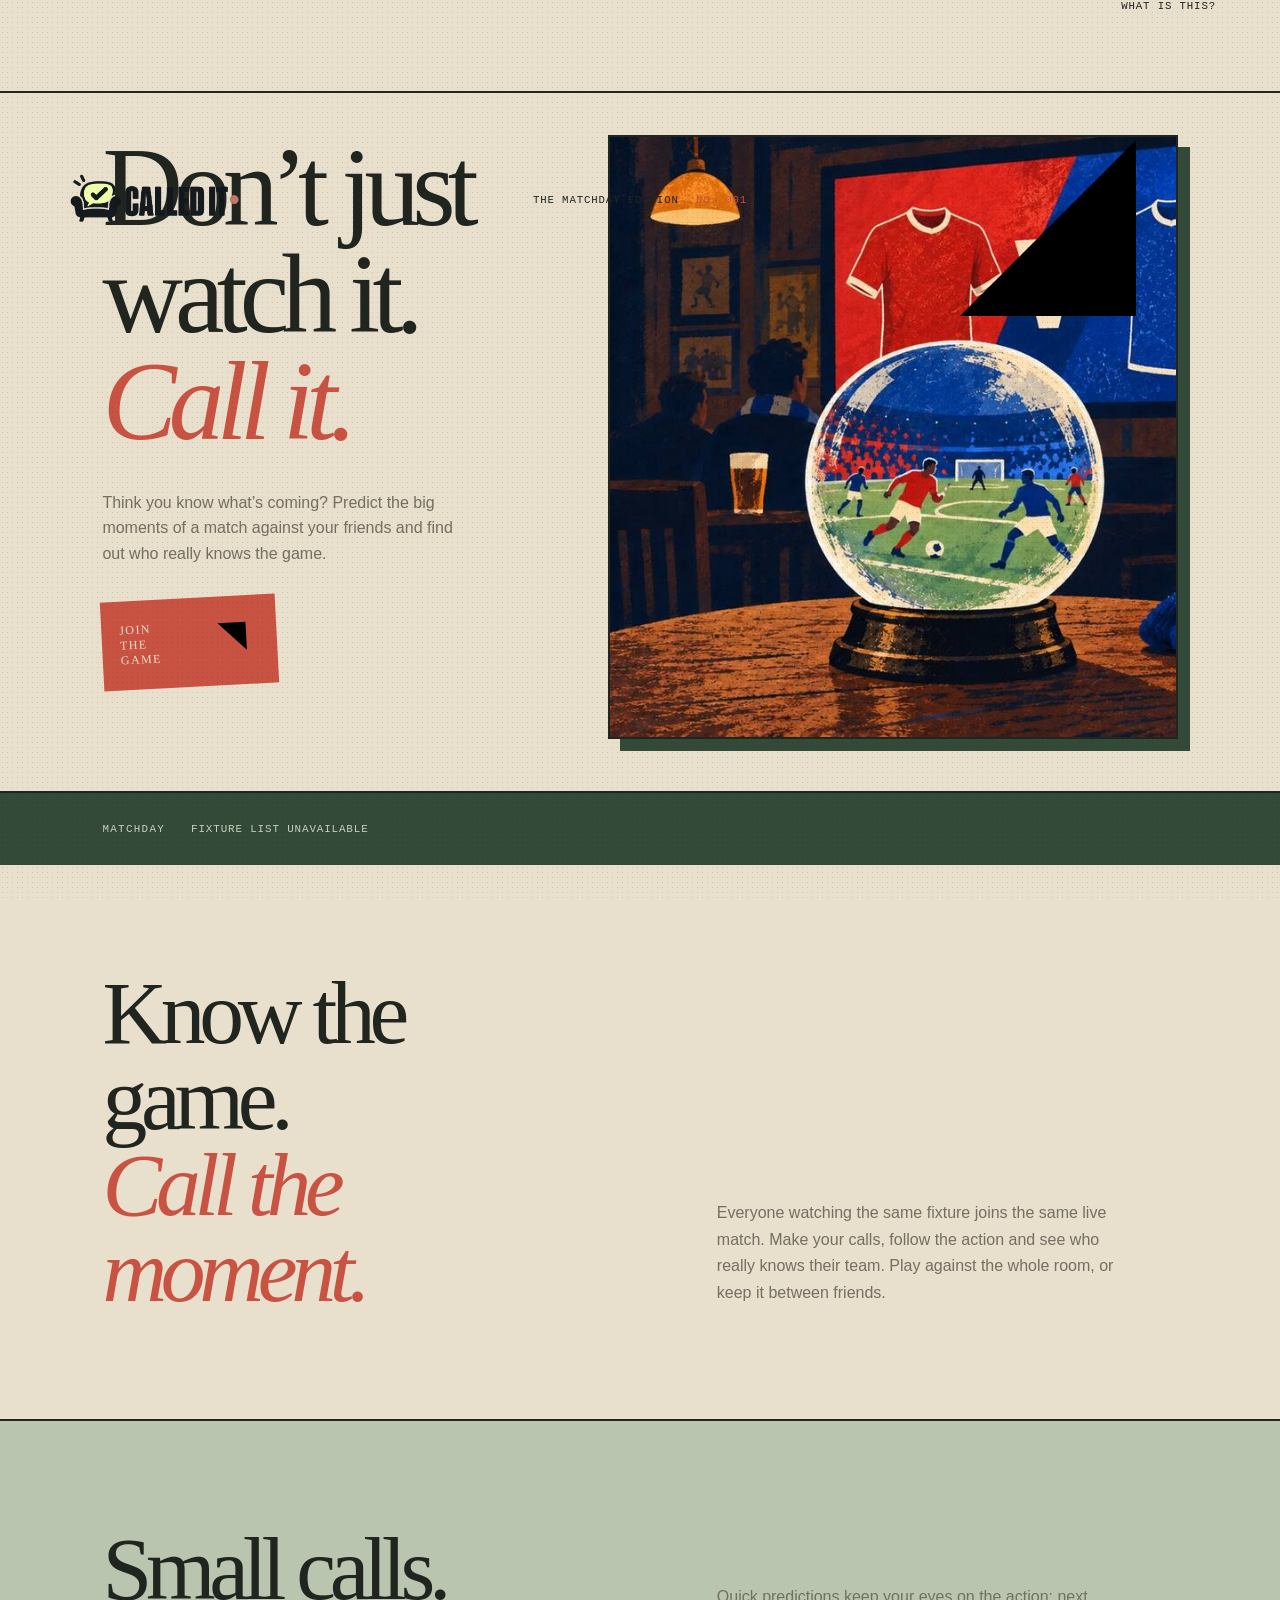
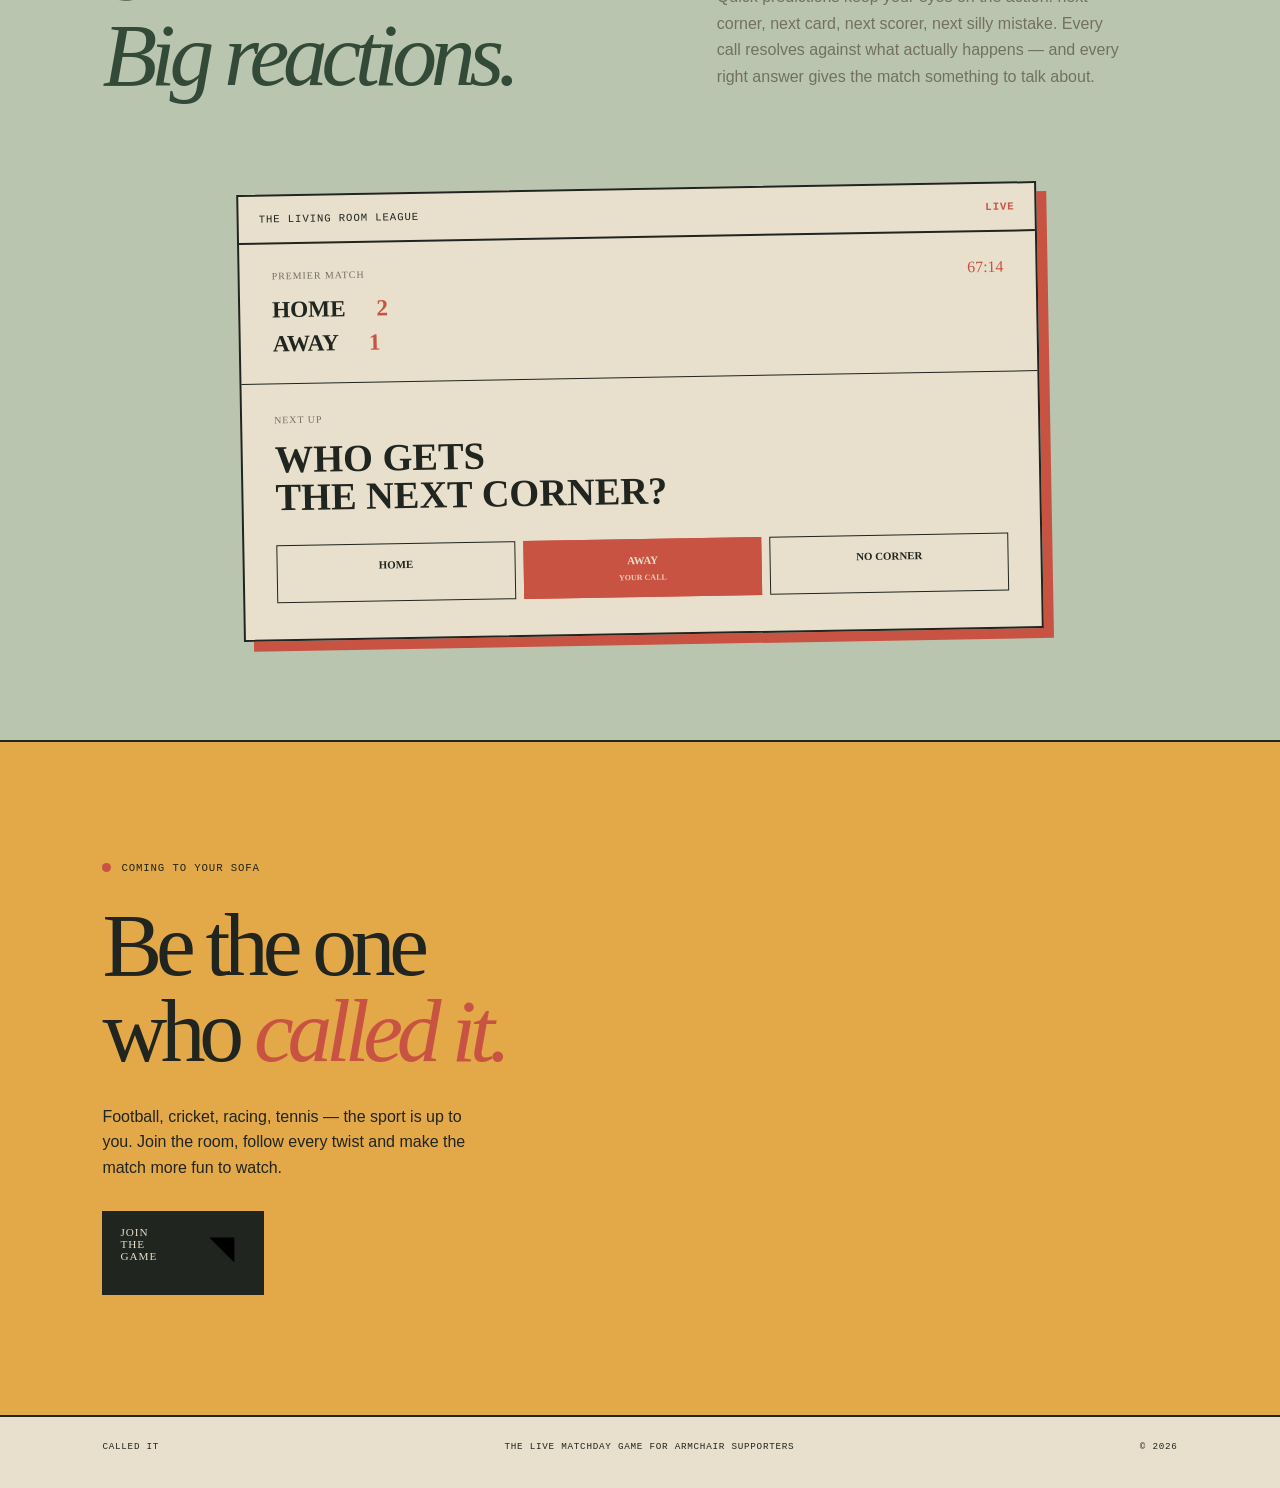
==== commit 71bb3f24: "Simplify homepage sections and CTA arrows" ====
--- a/index.html
+++ b/index.html
@@ -16,14 +16,14 @@
     <header class="masthead">
       <a class="brand" href="/" aria-label="Called It home"><img src="assets/called-it-wordmark.png" alt="Called It" /></a>
       <p class="edition">THE MATCHDAY EDITION <span>NO. 001</span></p>
-      <a class="menu-link" href="#the-game">What is this? <b>↘</b></a>
+      <a class="menu-link" href="#the-game">What is this? <svg class="cta-arrow cta-arrow-down" viewBox="0 0 24 24" aria-hidden="true"><path d="M5 5 19 19M8 19h11V8"/></svg></a>
     </header>
     <main id="top">
       <section class="cover">
         <div class="cover-copy">
           <h1>Don’t just watch it.<br /><i>Call it.</i></h1>
           <p class="intro-copy">Think you know what’s coming? Predict the big moments of a match against your friends and find out who really knows the game.</p>
-          <a class="stamp" href="/play">JOIN THE GAME <strong>↗</strong></a>
+          <a class="stamp" href="/play">JOIN THE GAME <svg class="cta-arrow" viewBox="0 0 24 24" aria-hidden="true"><path d="M5 19 19 5M8 5h11v11"/></svg></a>
         </div>
         <div class="living-room" aria-label="A football match viewed through a crystal ball in a pub">
           <img class="hero-image" src="assets/called-it-hero.jpg" alt="A football match inside a crystal ball on a pub table" />
@@ -34,16 +34,16 @@
         <div class="ticker-window"><div class="ticker-track" data-ticker-track><span class="ticker-loading">Checking the matchday…</span></div></div>
       </section>
       <section class="story" id="the-game">
-        <div class="section-label">01 / THE IDEA</div>
+        
         <div class="story-content"><h2>Know the game.<br /><i>Call the moment.</i></h2><p>Everyone watching the same fixture joins the same live match. Make your calls, follow the action and see who really knows their team. Play against the whole room, or keep it between friends.</p></div>
-        <div class="rule-list"><div><b>01</b><strong>Join the match</strong><span>One fixture. One live room. No awkward room codes.</span></div><div><b>02</b><strong>Know what’s next</strong><span>Use your instincts, your knowledge or a beautifully reckless hunch.</span></div><div><b>03</b><strong>Find your rivals</strong><span>See the whole room or filter down to your chosen friends.</span></div></div>
+        
       </section>
       <section class="live-page">
-        <div class="section-label">02 / DURING THE GAME</div>
+        
         <div class="live-heading"><h2>Small calls.<br /><i>Big reactions.</i></h2><p>Quick predictions keep your eyes on the action: next corner, next card, next scorer, next silly mistake. Every call resolves against what actually happens — and every right answer gives the match something to talk about.</p></div>
         <div class="match-sheet"><div class="sheet-head"><span>THE LIVING ROOM LEAGUE</span><b>LIVE</b></div><div class="sheet-match"><div><small>PREMIER MATCH</small><strong>HOME <i>2</i></strong><strong>AWAY <i>1</i></strong></div><div class="sheet-time">67:14</div></div><div class="sheet-call"><span>NEXT UP</span><strong>WHO GETS<br />THE NEXT CORNER?</strong><div class="answers"><b>HOME</b><b class="chosen">AWAY <small>YOUR CALL</small></b><b>NO CORNER</b></div></div></div>
       </section>
-      <section class="finale"><div class="finale-copy"><p class="kicker"><span></span> Coming to your sofa</p><h2>Be the one<br />who <i>called it.</i></h2><p>Football, cricket, racing, tennis — the sport is up to you. Join the room, follow every twist and make the match more fun to watch.</p><a class="button" href="/play">Join the game <span>↗</span></a></div><div class="scribble">KNOW THE GAME.<br /><em>CALL THE MOMENT.</em></div></section>
+      <section class="finale"><div class="finale-copy"><p class="kicker"><span></span> Coming to your sofa</p><h2>Be the one<br />who <i>called it.</i></h2><p>Football, cricket, racing, tennis — the sport is up to you. Join the room, follow every twist and make the match more fun to watch.</p><a class="button" href="/play">Join the game <svg class="cta-arrow" viewBox="0 0 24 24" aria-hidden="true"><path d="M5 19 19 5M8 5h11v11"/></svg></a></div></section>
     </main>
     <footer><span>CALLED IT</span><span>THE LIVE MATCHDAY GAME FOR ARMCHAIR SUPPORTERS</span><span>© 2026</span></footer>
     <script>
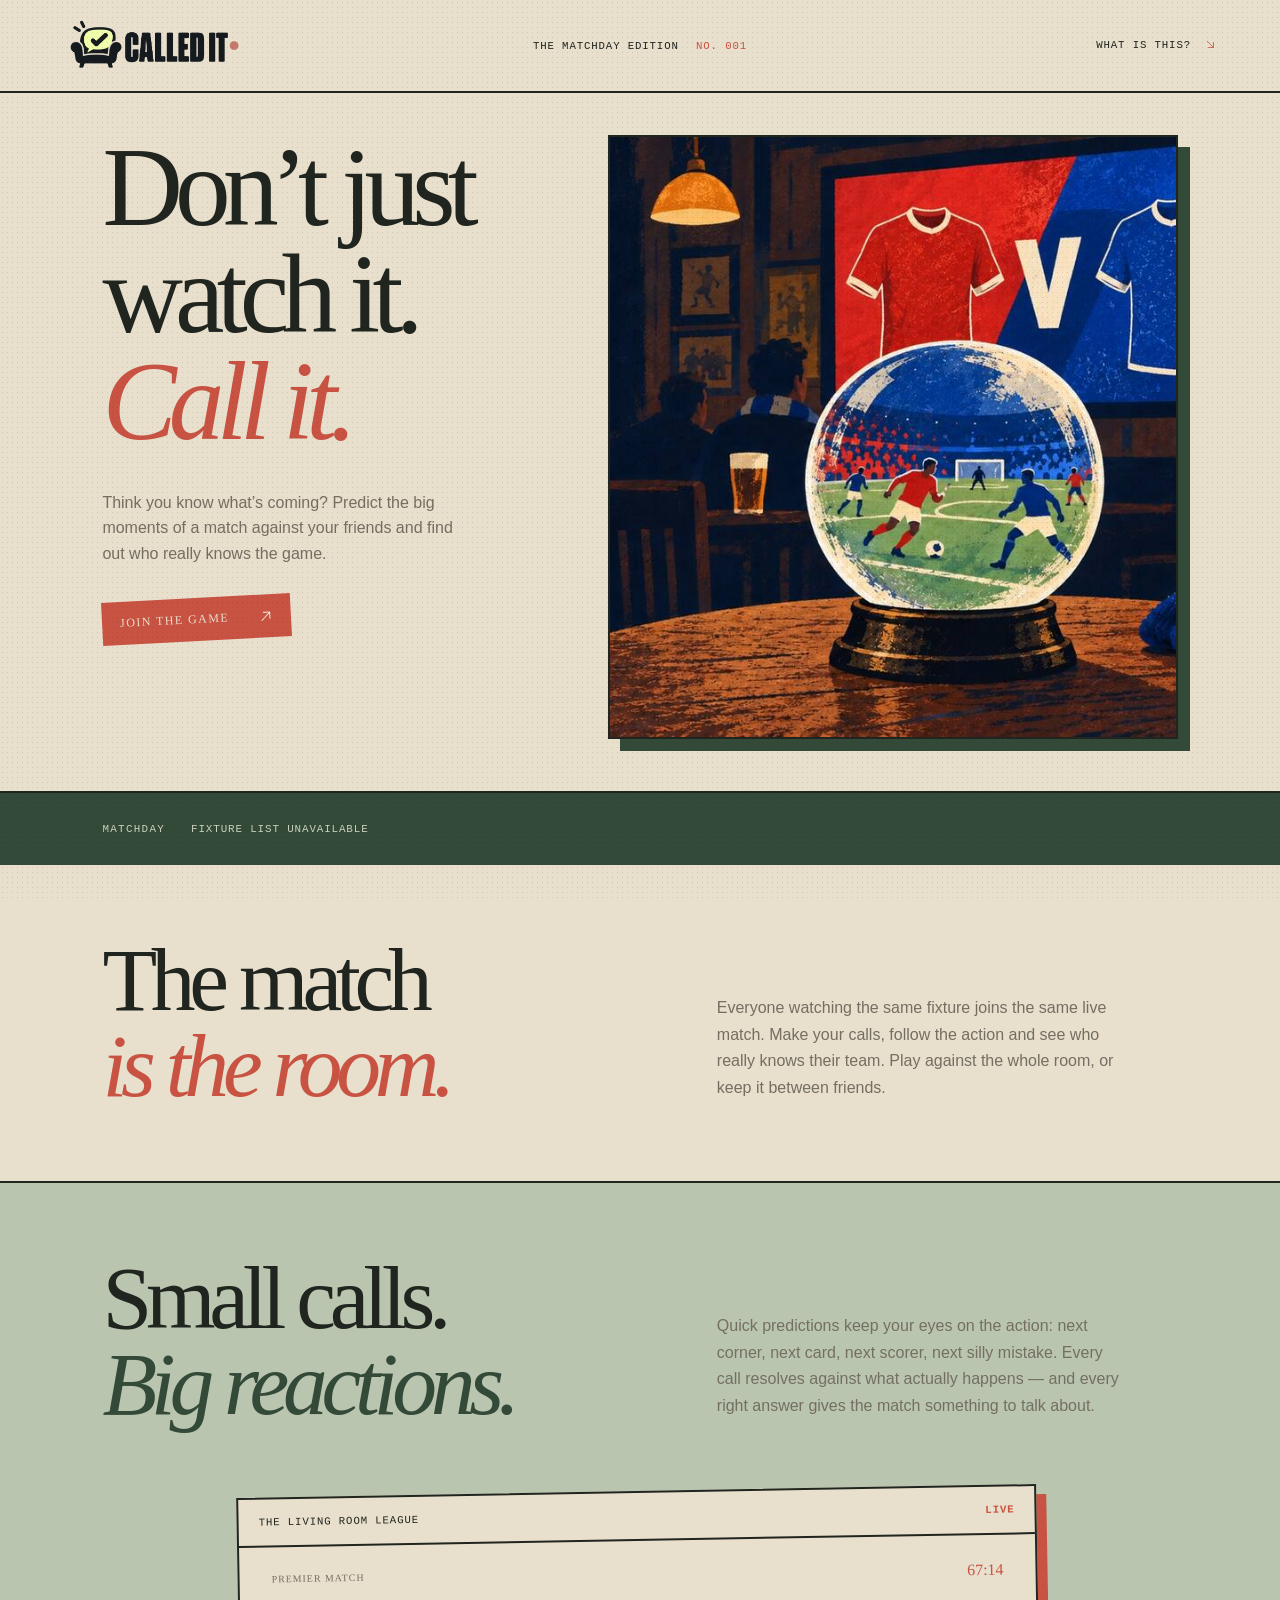
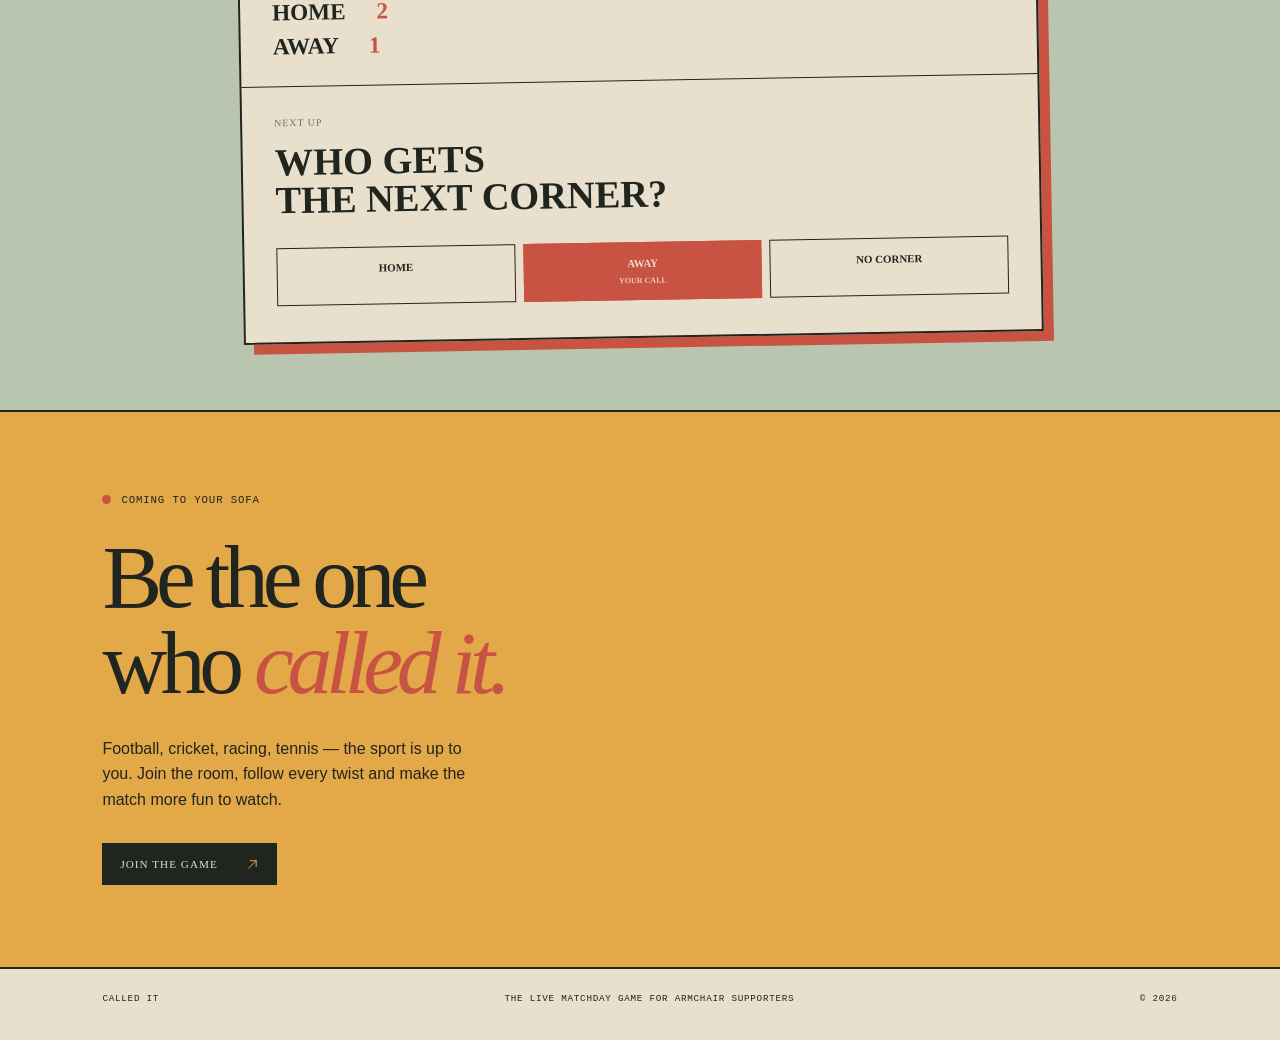
==== commit 8dfc1287: "Remove remaining homepage slogan" ====
--- a/index.html
+++ b/index.html
@@ -35,7 +35,7 @@
       </section>
       <section class="story" id="the-game">
         
-        <div class="story-content"><h2>Know the game.<br /><i>Call the moment.</i></h2><p>Everyone watching the same fixture joins the same live match. Make your calls, follow the action and see who really knows their team. Play against the whole room, or keep it between friends.</p></div>
+        <div class="story-content"><h2>The match<br /><i>is the room.</i></h2><p>Everyone watching the same fixture joins the same live match. Make your calls, follow the action and see who really knows their team. Play against the whole room, or keep it between friends.</p></div>
         
       </section>
       <section class="live-page">
--- a/styles.css
+++ b/styles.css
@@ -1,7 +1,8 @@
-:root{--paper:#e8dfcc;--paper-dark:#d8cbb2;--ink:#20251f;--green:#344a39;--red:#c95343;--yellow:#e3a847;--muted:#746f63}*{box-sizing:border-box}html{scroll-behavior:smooth}body{margin:0;background:var(--paper);color:var(--ink);font-family:'DM Sans',sans-serif;overflow-x:hidden}body:before{content:'';position:fixed;inset:0;pointer-events:none;opacity:.16;background-image:radial-gradient(#514c40 .55px,transparent .55px);background-size:5px 5px;z-index:3;mix-blend-mode:multiply}a{color:inherit;text-decoration:none}.masthead{height:93px;border-bottom:2px solid var(--ink);display:grid;grid-template-columns:1fr 1fr 1fr;align-items:center;padding:0 5vw;position:relative;z-index:2}.brand{width:185px;height:58px;overflow:hidden;display:block;mix-blend-mode:multiply}.brand img{width:380px;max-width:none;transform:translate(-1px,-5px);filter:sepia(.25) saturate(.55) contrast(1.1)}.edition,.menu-link,.section-label,footer,.kicker,.sheet-head,.callout small,.picture-frame span{font-family:'DM Mono',monospace;text-transform:uppercase;letter-spacing:.08em;font-size:.67rem}.edition{text-align:center;margin:0}.edition span{color:var(--red);margin-left:10px}.menu-link{text-align:right}.menu-link b{color:var(--red);font-size:1.2rem;margin-left:7px}.cover{min-height:700px;padding:74px 8vw 52px;display:grid;grid-template-columns:47% 53%;position:relative;border-bottom:2px solid var(--ink)}.cover-copy{padding:25px 0 0;position:relative;z-index:1}.kicker{display:flex;align-items:center;gap:10px;margin:0 0 28px}.kicker span{width:9px;height:9px;border-radius:50%;background:var(--red);display:inline-block}.cover h1,h2{font-family:'Libre Baskerville',serif;font-weight:400;line-height:.96;letter-spacing:-.07em;margin:0}.cover h1{font-size:clamp(4.2rem,8.7vw,9.2rem)}.cover h1 i,h2 i{color:var(--red);font-style:italic}.intro-copy{max-width:360px;line-height:1.6;color:var(--muted);margin:34px 0 32px}.stamp{display:inline-flex;align-items:center;gap:30px;background:var(--red);color:var(--paper);padding:14px 18px;font-family:'DM Mono';font-size:.75rem;letter-spacing:.12em;transform:rotate(-3deg)}.stamp strong{font-size:1.3rem}.cover-note{position:absolute;left:5vw;bottom:25px;font-family:'DM Mono';font-size:.63rem;line-height:1.4;letter-spacing:.1em;color:var(--muted)}.cover-note span{color:var(--red);font-size:1rem;margin-left:5px}.living-room{min-height:550px;position:relative;overflow:hidden;background:#c4b69c;border:2px solid var(--ink);box-shadow:12px 12px 0 var(--green)}.wall-line{position:absolute;left:0;right:0;top:23%;border-top:2px solid rgba(32,37,31,.35)}.picture-frame{position:absolute;top:10%;left:28%;width:46%;height:26%;border:8px solid var(--green);background:#70816e;color:var(--paper);padding:17px;display:flex;flex-direction:column;justify-content:space-between;transform:rotate(2deg)}.picture-frame span{color:var(--yellow)}.picture-frame b{font-family:'Libre Baskerville';font-size:clamp(1.3rem,3vw,2.4rem)}.picture-frame small{font-family:'DM Mono';font-size:.7rem;align-self:flex-end}.lamp{position:absolute;left:10%;top:16%;width:60px;height:160px}.lamp:before{content:'';position:absolute;top:0;left:-20px;width:100px;height:55px;border-radius:50% 50% 12px 12px;background:var(--yellow);border:2px solid var(--ink)}.lamp i{position:absolute;width:3px;height:105px;background:var(--ink);left:28px;top:51px}.lamp b{position:absolute;height:8px;width:50px;background:var(--ink);left:4px;bottom:0;border-radius:50%}.sofa{position:absolute;bottom:13%;left:13%;width:62%;height:42%;background:var(--green);border:2px solid var(--ink);border-radius:28px 28px 12px 12px 0}.cushion{position:absolute;left:10%;right:10%;top:13%;height:52%;background:#536d56;border:2px solid var(--ink);border-radius:24px 24px 5px 5px}.seat{position:absolute;left:8%;right:8%;bottom:4%;height:35%;background:#2e4233;border-radius:8px}.arm{position:absolute;top:23%;width:18%;height:55%;background:var(--green);border:2px solid var(--ink);border-radius:20px}.arm.left{left:-9%}.arm.right{right:-9%}.leg{position:absolute;bottom:-28px;width:12px;height:30px;background:var(--ink)}.leg.one{left:15%;transform:rotate(8deg)}.leg.two{right:15%;transform:rotate(-8deg)}.callout{position:absolute;right:5%;bottom:36%;width:150px;background:var(--red);color:var(--paper);padding:14px;transform:rotate(5deg);border:2px solid var(--ink);box-shadow:5px 5px 0 var(--ink)}.callout strong{display:block;font-family:'Libre Baskerville';font-size:1.25rem;line-height:1;margin:9px 0 12px}.callout em{font-family:'DM Mono';font-style:normal;font-size:.7rem;letter-spacing:.15em}.rug{position:absolute;bottom:-25%;left:5%;width:90%;height:42%;border-radius:50%;background:#d9bd82;border:2px solid var(--ink)}.quote-strip{background:var(--green);color:var(--paper);padding:30px 8vw;display:flex;align-items:baseline;gap:20px}.quote-strip p{font-family:'Libre Baskerville';font-size:clamp(1.5rem,3vw,2.8rem);font-style:italic;margin:0}.quote-strip span{font-family:'DM Mono';font-size:.65rem;text-transform:uppercase;color:#c9d0bd}.story,.live-page{padding:105px 8vw;border-bottom:2px solid var(--ink)}.section-label{color:var(--red);margin-bottom:48px}.story-content{display:grid;grid-template-columns:1fr 1fr;gap:12vw;align-items:end}.story h2,.live-heading h2,.finale h2{font-size:clamp(3.3rem,7vw,7rem)}.story-content p,.live-heading p{max-width:410px;margin:0 0 8px;color:var(--muted);line-height:1.65}.rule-list{border-top:1px solid var(--ink);margin-top:95px}.rule-list div{display:grid;grid-template-columns:10% 28% 1fr;gap:10px;padding:22px 0;border-bottom:1px solid var(--ink);align-items:baseline}.rule-list b{font-family:'DM Mono';color:var(--red)}.rule-list strong{font-family:'Libre Baskerville';font-size:1.15rem}.rule-list span{color:var(--muted);font-size:.86rem}.live-page{background:#b9c5af}.live-heading{display:grid;grid-template-columns:1fr 1fr;gap:12vw;align-items:end}.live-heading h2 i{color:var(--green)}.match-sheet{max-width:800px;margin:90px auto 0;background:var(--paper);border:2px solid var(--ink);box-shadow:10px 10px 0 var(--red);transform:rotate(-1deg)}.sheet-head{display:flex;justify-content:space-between;border-bottom:2px solid var(--ink);padding:17px 20px}.sheet-head b{color:var(--red)}.sheet-match{display:flex;justify-content:space-between;padding:26px 32px;border-bottom:1px solid var(--ink)}.sheet-match small,.sheet-call>span{display:block;font-family:'DM Mono';font-size:.62rem;color:var(--muted);letter-spacing:.1em;margin-bottom:15px}.sheet-match strong{display:block;font-family:'Libre Baskerville';font-size:1.45rem;margin-top:7px}.sheet-match strong i{color:var(--red);font-style:normal;margin-left:25px}.sheet-time{font-family:'DM Mono';color:var(--red)}.sheet-call{padding:30px 32px 36px}.sheet-call>strong{font-family:'Libre Baskerville';font-size:clamp(1.7rem,3vw,2.7rem);line-height:1;display:block}.answers{display:grid;grid-template-columns:repeat(3,1fr);gap:8px;margin-top:28px}.answers b{border:1px solid var(--ink);padding:14px;font-family:'DM Mono';font-size:.68rem;text-align:center}.answers .chosen{background:var(--red);color:var(--paper);border-color:var(--red)}.answers small{display:block;margin-top:7px;font-size:.5rem;color:#f3c7b8}.finale{padding:120px 8vw;display:grid;grid-template-columns:1fr 1fr;gap:12vw;align-items:center;background:var(--yellow)}.finale .kicker{color:var(--ink)}.finale-copy>p:not(.kicker){max-width:390px;line-height:1.6;margin:30px 0}.button{background:var(--ink);color:var(--paper);display:inline-flex;gap:28px;padding:15px 18px;font-family:'DM Mono';font-size:.7rem;letter-spacing:.09em;text-transform:uppercase}.button span{color:var(--yellow);font-size:1.2rem}.scribble{font-family:'Libre Baskerville';font-size:clamp(2rem,5vw,5rem);line-height:.9;transform:rotate(-7deg);text-align:center}.scribble em{color:var(--red);font-style:italic}footer{border-top:2px solid var(--ink);padding:24px 8vw 34px;display:flex;justify-content:space-between;font-size:.58rem}@media(max-width:760px){.masthead{height:75px;padding:0 18px;grid-template-columns:1fr auto}.brand{width:135px;height:47px}.brand img{width:280px}.edition{display:none}.menu-link{font-size:.58rem}.cover{display:block;min-height:auto;padding:55px 18px 70px}.cover h1{font-size:clamp(3.5rem,16vw,5.5rem)}.cover-note{left:18px;bottom:20px}.living-room{margin:65px 8px 25px;min-height:420px;box-shadow:7px 7px 0 var(--green)}.callout{width:125px;right:3%;bottom:32%}.picture-frame{padding:10px;border-width:5px}.quote-strip{display:block;padding:25px 18px}.quote-strip span{display:block;margin-top:8px}.story,.live-page{padding:75px 18px}.story-content,.live-heading,.finale{display:block}.story-content p,.live-heading p{margin-top:30px}.rule-list{margin-top:60px}.rule-list div{grid-template-columns:12% 1fr}.rule-list span{grid-column:2}.match-sheet{margin-top:60px;box-shadow:6px 6px 0 var(--red)}.sheet-match,.sheet-call{padding-left:18px;padding-right:18px}.answers{grid-template-columns:1fr}.answers b{text-align:left}.finale{padding:80px 18px}.scribble{margin-top:70px;text-align:left;font-size:3rem}footer{padding:20px 18px 28px;display:block;line-height:2}}
+:root{--paper:#e8dfcc;--paper-dark:#d8cbb2;--ink:#20251f;--green:#344a39;--red:#c95343;--yellow:#e3a847;--muted:#746f63}*{box-sizing:border-box}html{scroll-behavior:smooth}body{margin:0;background:var(--paper);color:var(--ink);font-family:'DM Sans',sans-serif;overflow-x:hidden}body:before{content:'';position:fixed;inset:0;pointer-events:none;opacity:.16;background-image:radial-gradient(#514c40 .55px,transparent .55px);background-size:5px 5px;z-index:3;mix-blend-mode:multiply}a{color:inherit;text-decoration:none}.masthead{height:93px;border-bottom:2px solid var(--ink);display:grid;grid-template-columns:1fr 1fr 1fr;align-items:center;padding:0 5vw;position:relative;z-index:2}.brand{width:185px;height:58px;overflow:hidden;display:block;mix-blend-mode:multiply}.brand img{width:380px;max-width:none;transform:translate(-1px,-5px);filter:sepia(.25) saturate(.55) contrast(1.1)}.edition,.menu-link,.section-label,footer,.kicker,.sheet-head,.callout small,.picture-frame span{font-family:'DM Mono',monospace;text-transform:uppercase;letter-spacing:.08em;font-size:.67rem}.edition{text-align:center;margin:0}.edition span{color:var(--red);margin-left:10px}.menu-link{text-align:right}.menu-link b{color:var(--red);font-size:1.2rem;margin-left:7px}.cover{min-height:700px;padding:74px 8vw 52px;display:grid;grid-template-columns:47% 53%;position:relative;border-bottom:2px solid var(--ink)}.cover-copy{padding:25px 0 0;position:relative;z-index:1}.kicker{display:flex;align-items:center;gap:10px;margin:0 0 28px}.kicker span{width:9px;height:9px;border-radius:50%;background:var(--red);display:inline-block}.cover h1,h2{font-family:'Libre Baskerville',serif;font-weight:400;line-height:.96;letter-spacing:-.07em;margin:0}.cover h1{font-size:clamp(4.2rem,8.7vw,9.2rem)}.cover h1 i,h2 i{color:var(--red);font-style:italic}.intro-copy{max-width:360px;line-height:1.6;color:var(--muted);margin:34px 0 32px}.stamp{display:inline-flex;align-items:center;gap:30px;background:var(--red);color:var(--paper);padding:14px 18px;font-family:'DM Mono';font-size:.75rem;letter-spacing:.12em;transform:rotate(-3deg)}.stamp strong{font-size:1.3rem}.cover-note{position:absolute;left:5vw;bottom:25px;font-family:'DM Mono';font-size:.63rem;line-height:1.4;letter-spacing:.1em;color:var(--muted)}.cover-note span{color:var(--red);font-size:1rem;margin-left:5px}.living-room{min-height:550px;position:relative;overflow:hidden;background:#c4b69c;border:2px solid var(--ink);box-shadow:12px 12px 0 var(--green)}.wall-line{position:absolute;left:0;right:0;top:23%;border-top:2px solid rgba(32,37,31,.35)}.picture-frame{position:absolute;top:10%;left:28%;width:46%;height:26%;border:8px solid var(--green);background:#70816e;color:var(--paper);padding:17px;display:flex;flex-direction:column;justify-content:space-between;transform:rotate(2deg)}.picture-frame span{color:var(--yellow)}.picture-frame b{font-family:'Libre Baskerville';font-size:clamp(1.3rem,3vw,2.4rem)}.picture-frame small{font-family:'DM Mono';font-size:.7rem;align-self:flex-end}.lamp{position:absolute;left:10%;top:16%;width:60px;height:160px}.lamp:before{content:'';position:absolute;top:0;left:-20px;width:100px;height:55px;border-radius:50% 50% 12px 12px;background:var(--yellow);border:2px solid var(--ink)}.lamp i{position:absolute;width:3px;height:105px;background:var(--ink);left:28px;top:51px}.lamp b{position:absolute;height:8px;width:50px;background:var(--ink);left:4px;bottom:0;border-radius:50%}.sofa{position:absolute;bottom:13%;left:13%;width:62%;height:42%;background:var(--green);border:2px solid var(--ink);border-radius:28px 28px 12px 12px 0}.cushion{position:absolute;left:10%;right:10%;top:13%;height:52%;background:#536d56;border:2px solid var(--ink);border-radius:24px 24px 5px 5px}.seat{position:absolute;left:8%;right:8%;bottom:4%;height:35%;background:#2e4233;border-radius:8px}.arm{position:absolute;top:23%;width:18%;height:55%;background:var(--green);border:2px solid var(--ink);border-radius:20px}.arm.left{left:-9%}.arm.right{right:-9%}.leg{position:absolute;bottom:-28px;width:12px;height:30px;background:var(--ink)}.leg.one{left:15%;transform:rotate(8deg)}.leg.two{right:15%;transform:rotate(-8deg)}.callout{position:absolute;right:5%;bottom:36%;width:150px;background:var(--red);color:var(--paper);padding:14px;transform:rotate(5deg);border:2px solid var(--ink);box-shadow:5px 5px 0 var(--ink)}.callout strong{display:block;font-family:'Libre Baskerville';font-size:1.25rem;line-height:1;margin:9px 0 12px}.callout em{font-family:'DM Mono';font-style:normal;font-size:.7rem;letter-spacing:.15em}.rug{position:absolute;bottom:-25%;left:5%;width:90%;height:42%;border-radius:50%;background:#d9bd82;border:2px solid var(--ink)}.quote-strip{background:var(--green);color:var(--paper);padding:30px 8vw;display:flex;align-items:baseline;gap:20px}.quote-strip p{font-family:'Libre Baskerville';font-size:clamp(1.5rem,3vw,2.8rem);font-style:italic;margin:0}.quote-strip span{font-family:'DM Mono';font-size:.65rem;text-transform:uppercase;color:#c9d0bd}.story,.live-page{padding:72px 8vw;border-bottom:2px solid var(--ink)}.section-label{color:var(--red);margin-bottom:48px}.story-content{display:grid;grid-template-columns:1fr 1fr;gap:12vw;align-items:end}.story h2,.live-heading h2,.finale h2{font-size:clamp(3.3rem,7vw,7rem)}.story-content p,.live-heading p{max-width:410px;margin:0 0 8px;color:var(--muted);line-height:1.65}.rule-list{border-top:1px solid var(--ink);margin-top:95px}.rule-list div{display:grid;grid-template-columns:10% 28% 1fr;gap:10px;padding:22px 0;border-bottom:1px solid var(--ink);align-items:baseline}.rule-list b{font-family:'DM Mono';color:var(--red)}.rule-list strong{font-family:'Libre Baskerville';font-size:1.15rem}.rule-list span{color:var(--muted);font-size:.86rem}.live-page{background:#b9c5af}.live-heading{display:grid;grid-template-columns:1fr 1fr;gap:12vw;align-items:end}.live-heading h2 i{color:var(--green)}.match-sheet{max-width:800px;margin:64px auto 0;background:var(--paper);border:2px solid var(--ink);box-shadow:10px 10px 0 var(--red);transform:rotate(-1deg)}.sheet-head{display:flex;justify-content:space-between;border-bottom:2px solid var(--ink);padding:17px 20px}.sheet-head b{color:var(--red)}.sheet-match{display:flex;justify-content:space-between;padding:26px 32px;border-bottom:1px solid var(--ink)}.sheet-match small,.sheet-call>span{display:block;font-family:'DM Mono';font-size:.62rem;color:var(--muted);letter-spacing:.1em;margin-bottom:15px}.sheet-match strong{display:block;font-family:'Libre Baskerville';font-size:1.45rem;margin-top:7px}.sheet-match strong i{color:var(--red);font-style:normal;margin-left:25px}.sheet-time{font-family:'DM Mono';color:var(--red)}.sheet-call{padding:30px 32px 36px}.sheet-call>strong{font-family:'Libre Baskerville';font-size:clamp(1.7rem,3vw,2.7rem);line-height:1;display:block}.answers{display:grid;grid-template-columns:repeat(3,1fr);gap:8px;margin-top:28px}.answers b{border:1px solid var(--ink);padding:14px;font-family:'DM Mono';font-size:.68rem;text-align:center}.answers .chosen{background:var(--red);color:var(--paper);border-color:var(--red)}.answers small{display:block;margin-top:7px;font-size:.5rem;color:#f3c7b8}.finale{padding:82px 8vw;display:grid;grid-template-columns:1fr 1fr;gap:12vw;align-items:center;background:var(--yellow)}.finale .kicker{color:var(--ink)}.finale-copy>p:not(.kicker){max-width:390px;line-height:1.6;margin:30px 0}.button{background:var(--ink);color:var(--paper);display:inline-flex;gap:28px;padding:15px 18px;font-family:'DM Mono';font-size:.7rem;letter-spacing:.09em;text-transform:uppercase}.button span{color:var(--yellow);font-size:1.2rem}.scribble{font-family:'Libre Baskerville';font-size:clamp(2rem,5vw,5rem);line-height:.9;transform:rotate(-7deg);text-align:center}.scribble em{color:var(--red);font-style:italic}footer{border-top:2px solid var(--ink);padding:24px 8vw 34px;display:flex;justify-content:space-between;font-size:.58rem}@media(max-width:760px){.masthead{height:75px;padding:0 18px;grid-template-columns:1fr auto}.brand{width:135px;height:47px}.brand img{width:280px}.edition{display:none}.menu-link{font-size:.58rem}.cover{display:block;min-height:auto;padding:55px 18px 70px}.cover h1{font-size:clamp(3.5rem,16vw,5.5rem)}.cover-note{left:18px;bottom:20px}.living-room{margin:65px 8px 25px;min-height:420px;box-shadow:7px 7px 0 var(--green)}.callout{width:125px;right:3%;bottom:32%}.picture-frame{padding:10px;border-width:5px}.quote-strip{display:block;padding:25px 18px}.quote-strip span{display:block;margin-top:8px}.story,.live-page{padding:48px 18px}.story-content,.live-heading,.finale{display:block}.story-content p,.live-heading p{margin-top:30px}.rule-list{margin-top:60px}.rule-list div{grid-template-columns:12% 1fr}.rule-list span{grid-column:2}.match-sheet{margin-top:44px;box-shadow:6px 6px 0 var(--red)}.sheet-match,.sheet-call{padding-left:18px;padding-right:18px}.answers{grid-template-columns:1fr}.answers b{text-align:left}.finale{padding:56px 18px}.scribble{margin-top:70px;text-align:left;font-size:3rem}footer{padding:20px 18px 28px;display:block;line-height:2}}
 :root{--hero-navy:#07182d}.hero-image{display:block;width:100%;height:100%;min-height:550px;object-fit:cover;object-position:72% center}.living-room{background:var(--hero-navy)}@media(max-width:760px){.cover{padding-top:32px;padding-bottom:48px}.cover h1{font-size:clamp(3.25rem,15vw,5rem)}.intro-copy{margin:20px 0 22px;font-size:.95rem;line-height:1.48}.stamp{padding:12px 16px;gap:22px}.living-room{margin:28px 8px 20px;min-height:0;height:clamp(220px,58vw,300px);box-shadow:7px 7px 0 var(--green)}.hero-image{min-height:0;height:100%;object-position:68% center}.cover-note{display:none}}
 :root{--hero-navy:#07182d}.brand img{width:100%;height:auto;transform:none}.brand{display:flex;align-items:center}.brand img{filter:sepia(.25) saturate(.55) contrast(1.1)}
 :root{--hero-navy:#07182d}.brand img{width:100%;height:auto;transform:none}.brand{display:flex;align-items:center}.brand img{filter:sepia(.25) saturate(.55) contrast(1.1)}@media(max-width:760px){.cover{padding-top:24px;padding-bottom:30px}.kicker{margin-bottom:18px}.cover h1{font-size:clamp(3rem,12vw,4.5rem)}.intro-copy{margin:16px 0 18px;font-size:.9rem;line-height:1.42}.stamp{padding:11px 15px;gap:18px;font-size:.68rem}.living-room{margin:20px 8px 16px;height:clamp(185px,52vw,220px)}.hero-image{object-position:68% center}}
 :root{--hero-navy:#07182d}.cover{padding-top:42px}.cover-copy{padding-top:0}@media(max-width:760px){.cover{padding-top:20px}}
 
 .ticker-strip{display:grid;grid-template-columns:auto 1fr;align-items:center;background:var(--green);color:var(--paper);min-height:72px;padding:0 8vw;overflow:hidden}.ticker-label{position:relative;z-index:1;padding-right:26px;font:500 .68rem 'DM Mono',monospace;letter-spacing:.12em;color:#c9d0bd;white-space:nowrap}.ticker-window{min-width:0;overflow:hidden}.ticker-track{display:flex;align-items:center;gap:44px;width:max-content;white-space:nowrap}.ticker-track.is-moving{animation:calledItTicker 28s linear infinite}.ticker-item{display:inline-flex;align-items:baseline;gap:14px;font:400 1rem 'Libre Baskerville',serif}.ticker-item small{font:500 .68rem 'DM Mono',monospace;color:#c9d0bd;letter-spacing:.08em}.ticker-loading{font:500 .68rem 'DM Mono',monospace;letter-spacing:.08em;text-transform:uppercase;color:#c9d0bd}@keyframes calledItTicker{from{transform:translateX(0)}to{transform:translateX(-50%)}}@media(max-width:600px){.ticker-strip{grid-template-columns:auto 1fr;min-height:58px;padding:0 6vw}.ticker-label{padding-right:16px;font-size:.58rem}.ticker-track{gap:28px}.ticker-item{gap:10px;font-size:.82rem}.ticker-item small{font-size:.56rem}}
+.cta-arrow{width:1.05em;height:1.05em;display:inline-block;fill:none;stroke:currentColor;stroke-width:1.8;stroke-linecap:round;stroke-linejoin:round;flex:0 0 auto}.cta-arrow-down{width:1em;height:1em;color:var(--red);vertical-align:-.12em;margin-left:7px}.stamp .cta-arrow{width:1.15em;height:1.15em}.button .cta-arrow{color:var(--yellow);width:1.15em;height:1.15em}
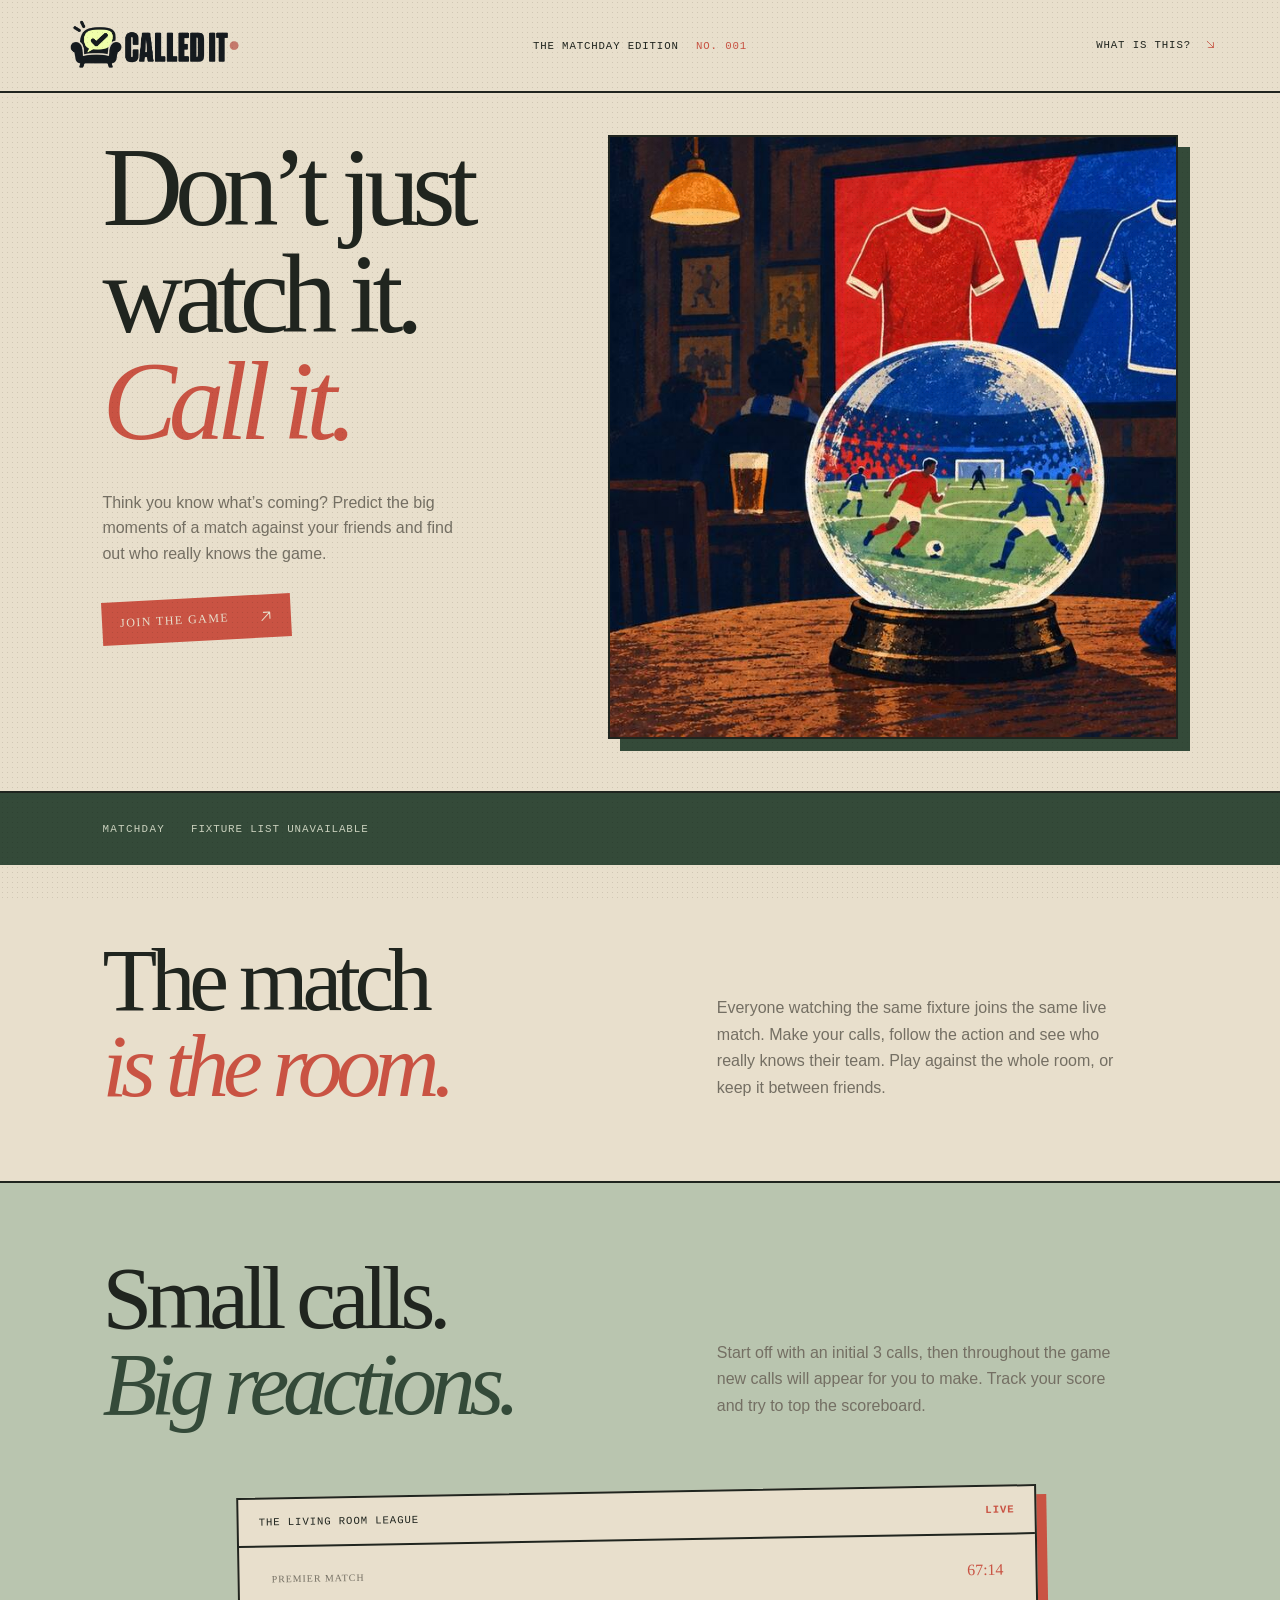
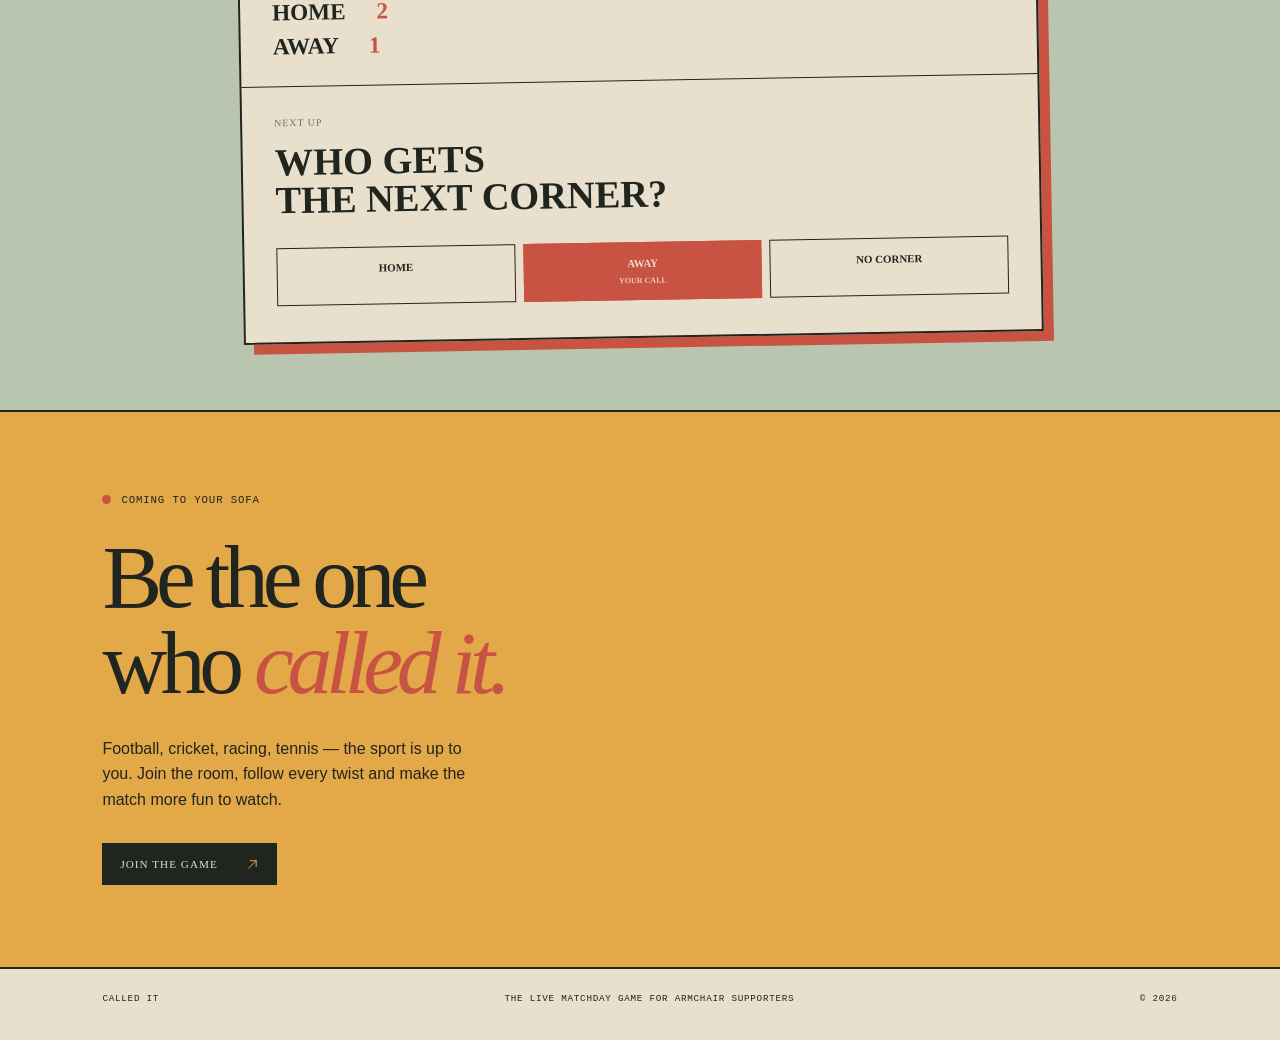
==== commit 83a80efb: "Update homepage gameplay explanation" ====
--- a/index.html
+++ b/index.html
@@ -40,7 +40,7 @@
       </section>
       <section class="live-page">
         
-        <div class="live-heading"><h2>Small calls.<br /><i>Big reactions.</i></h2><p>Quick predictions keep your eyes on the action: next corner, next card, next scorer, next silly mistake. Every call resolves against what actually happens — and every right answer gives the match something to talk about.</p></div>
+        <div class="live-heading"><h2>Small calls.<br /><i>Big reactions.</i></h2><p>Start off with an initial 3 calls, then throughout the game new calls will appear for you to make. Track your score and try to top the scoreboard.</p></div>
         <div class="match-sheet"><div class="sheet-head"><span>THE LIVING ROOM LEAGUE</span><b>LIVE</b></div><div class="sheet-match"><div><small>PREMIER MATCH</small><strong>HOME <i>2</i></strong><strong>AWAY <i>1</i></strong></div><div class="sheet-time">67:14</div></div><div class="sheet-call"><span>NEXT UP</span><strong>WHO GETS<br />THE NEXT CORNER?</strong><div class="answers"><b>HOME</b><b class="chosen">AWAY <small>YOUR CALL</small></b><b>NO CORNER</b></div></div></div>
       </section>
       <section class="finale"><div class="finale-copy"><p class="kicker"><span></span> Coming to your sofa</p><h2>Be the one<br />who <i>called it.</i></h2><p>Football, cricket, racing, tennis — the sport is up to you. Join the room, follow every twist and make the match more fun to watch.</p><a class="button" href="/play">Join the game <svg class="cta-arrow" viewBox="0 0 24 24" aria-hidden="true"><path d="M5 19 19 5M8 5h11v11"/></svg></a></div></section>
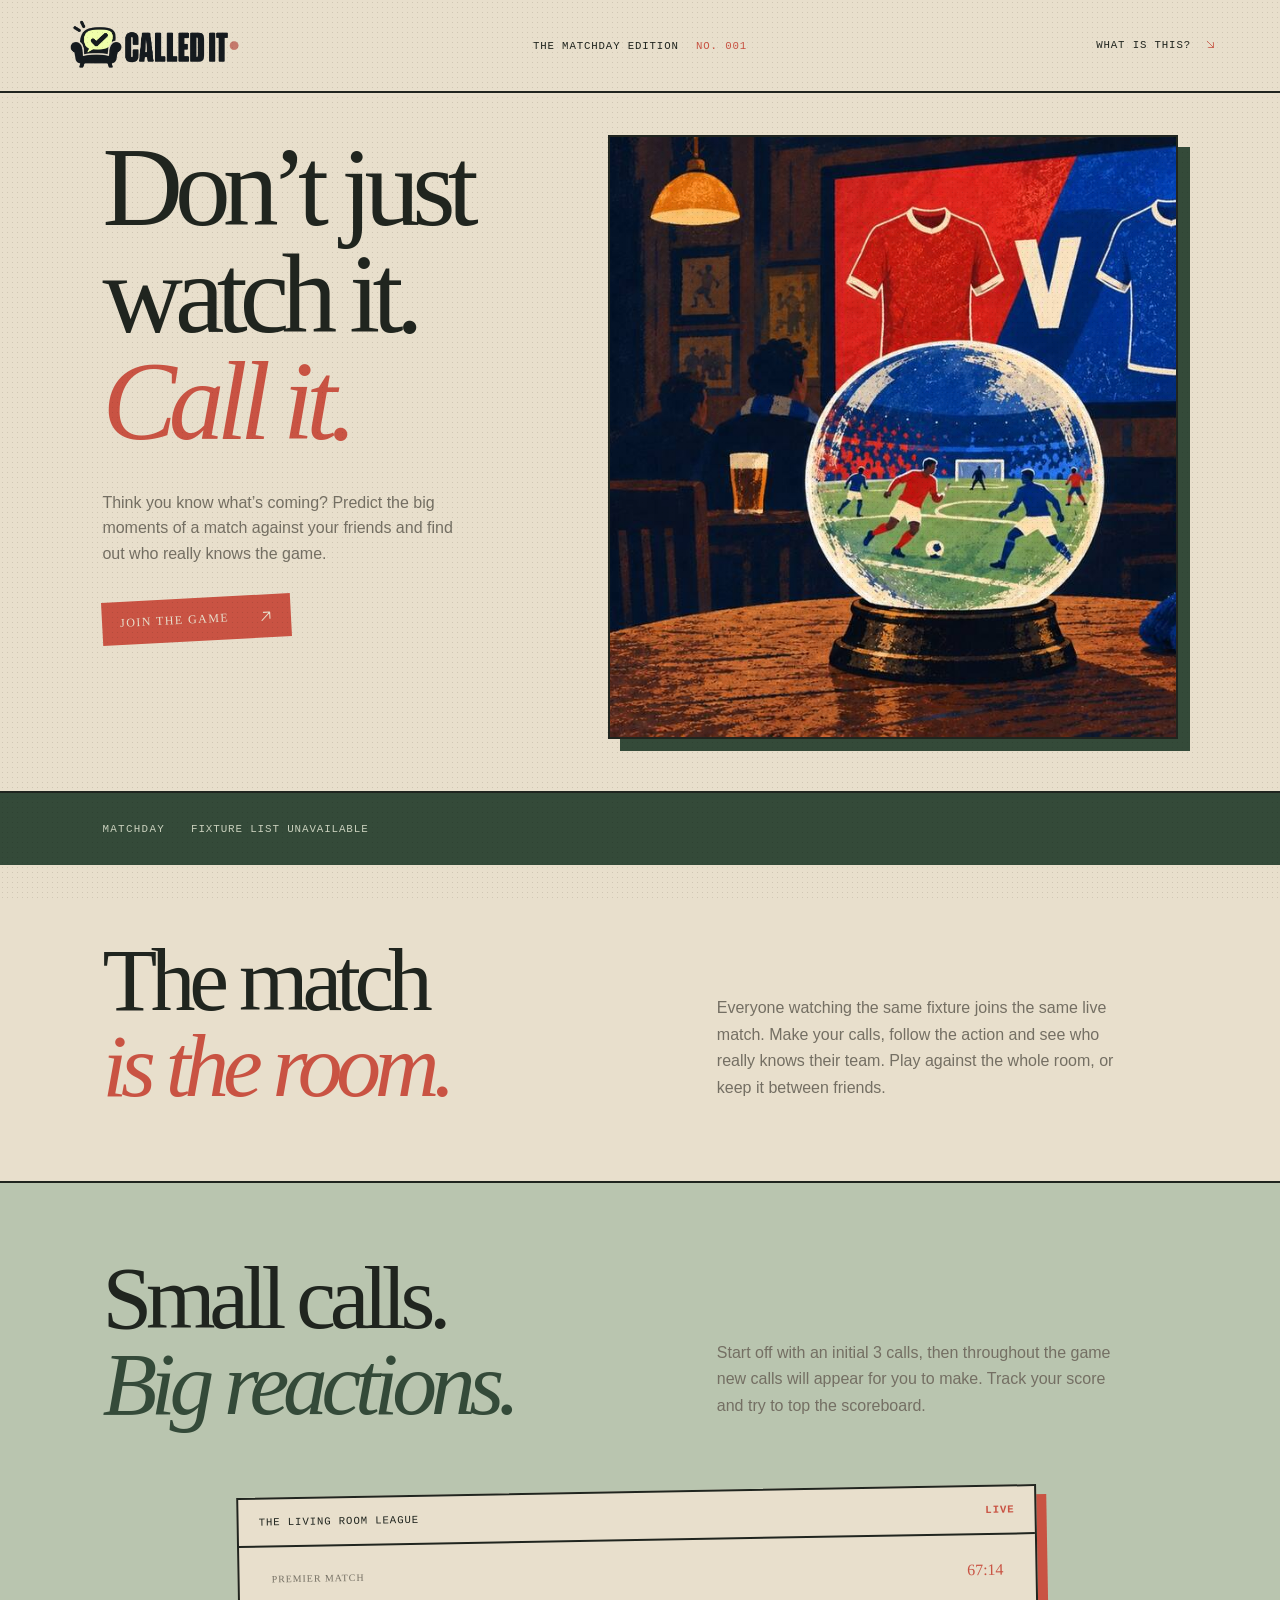
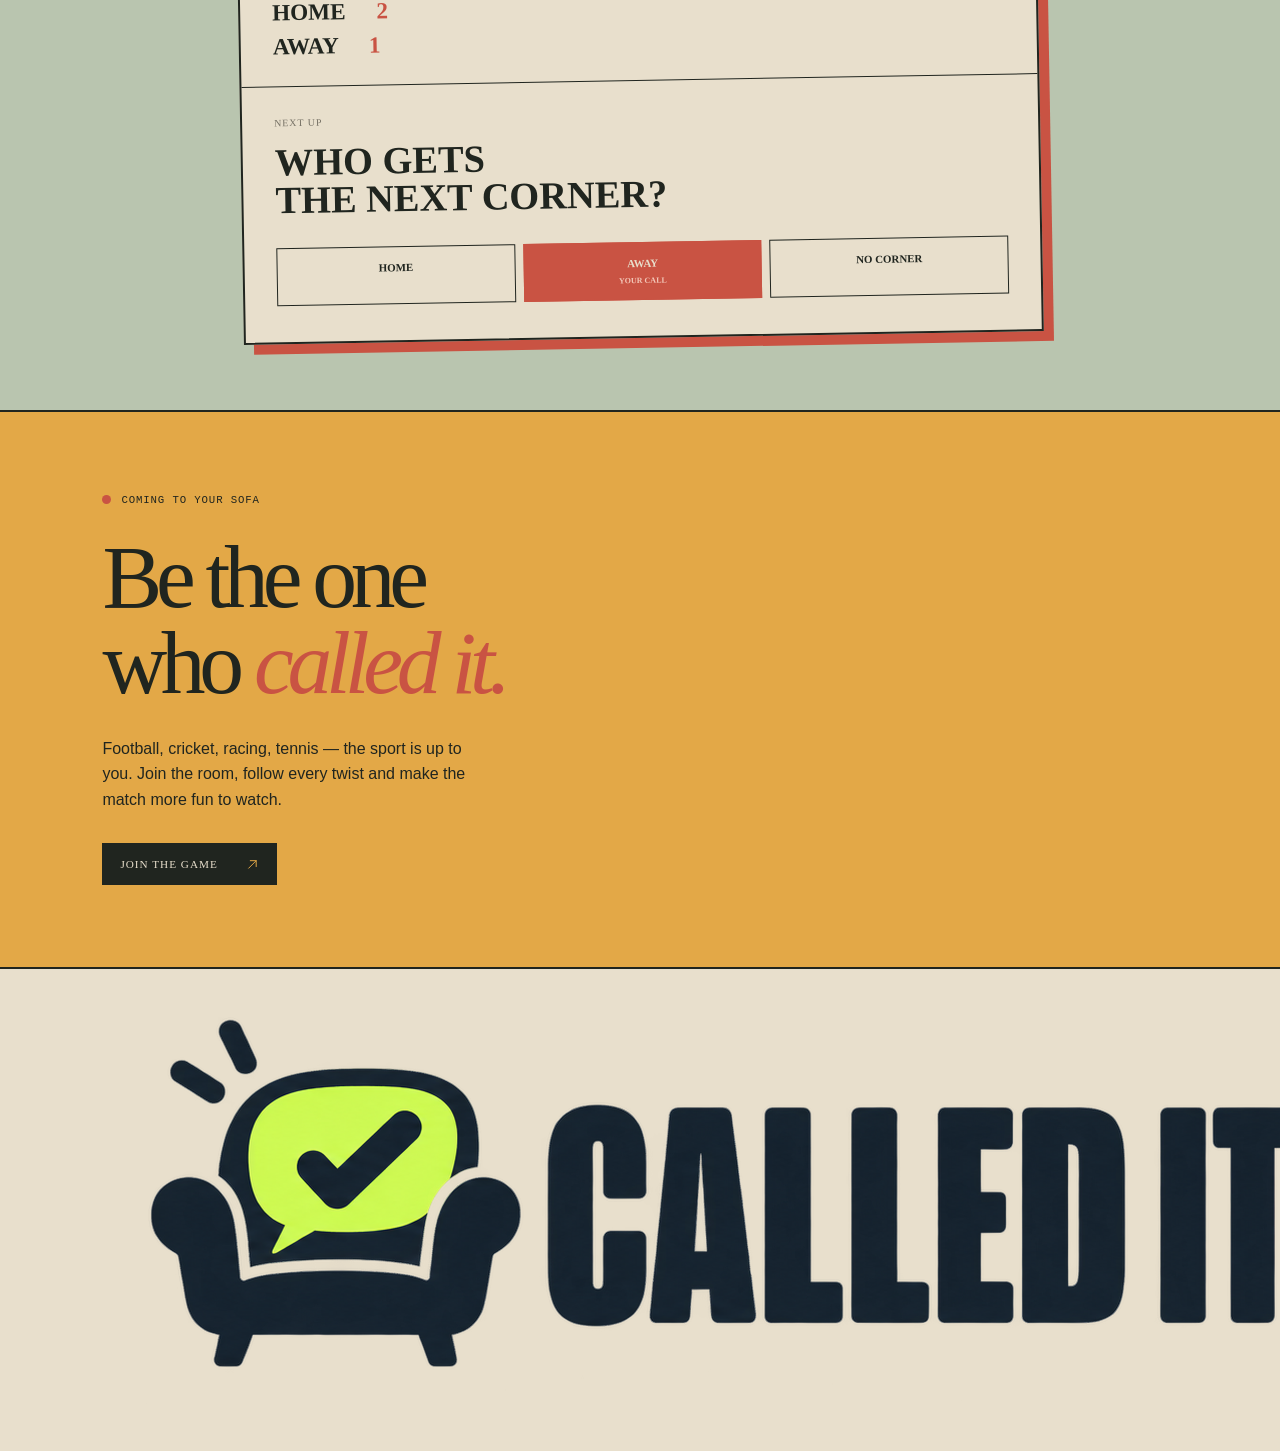
==== commit 7d74079b: "Use Called It logo in footer" ====
--- a/index.html
+++ b/index.html
@@ -45,7 +45,7 @@
       </section>
       <section class="finale"><div class="finale-copy"><p class="kicker"><span></span> Coming to your sofa</p><h2>Be the one<br />who <i>called it.</i></h2><p>Football, cricket, racing, tennis — the sport is up to you. Join the room, follow every twist and make the match more fun to watch.</p><a class="button" href="/play">Join the game <svg class="cta-arrow" viewBox="0 0 24 24" aria-hidden="true"><path d="M5 19 19 5M8 5h11v11"/></svg></a></div></section>
     </main>
-    <footer><span>CALLED IT</span><span>THE LIVE MATCHDAY GAME FOR ARMCHAIR SUPPORTERS</span><span>© 2026</span></footer>
+    <footer><a class="footer-brand" href="/" aria-label="Called It home"><img src="assets/called-it-wordmark.png" alt="Called It" /></a><span>THE LIVE MATCHDAY GAME FOR ARMCHAIR SUPPORTERS</span><span>© 2026</span></footer>
     <script>
       (() => {
         const label = document.querySelector("[data-ticker-label]");
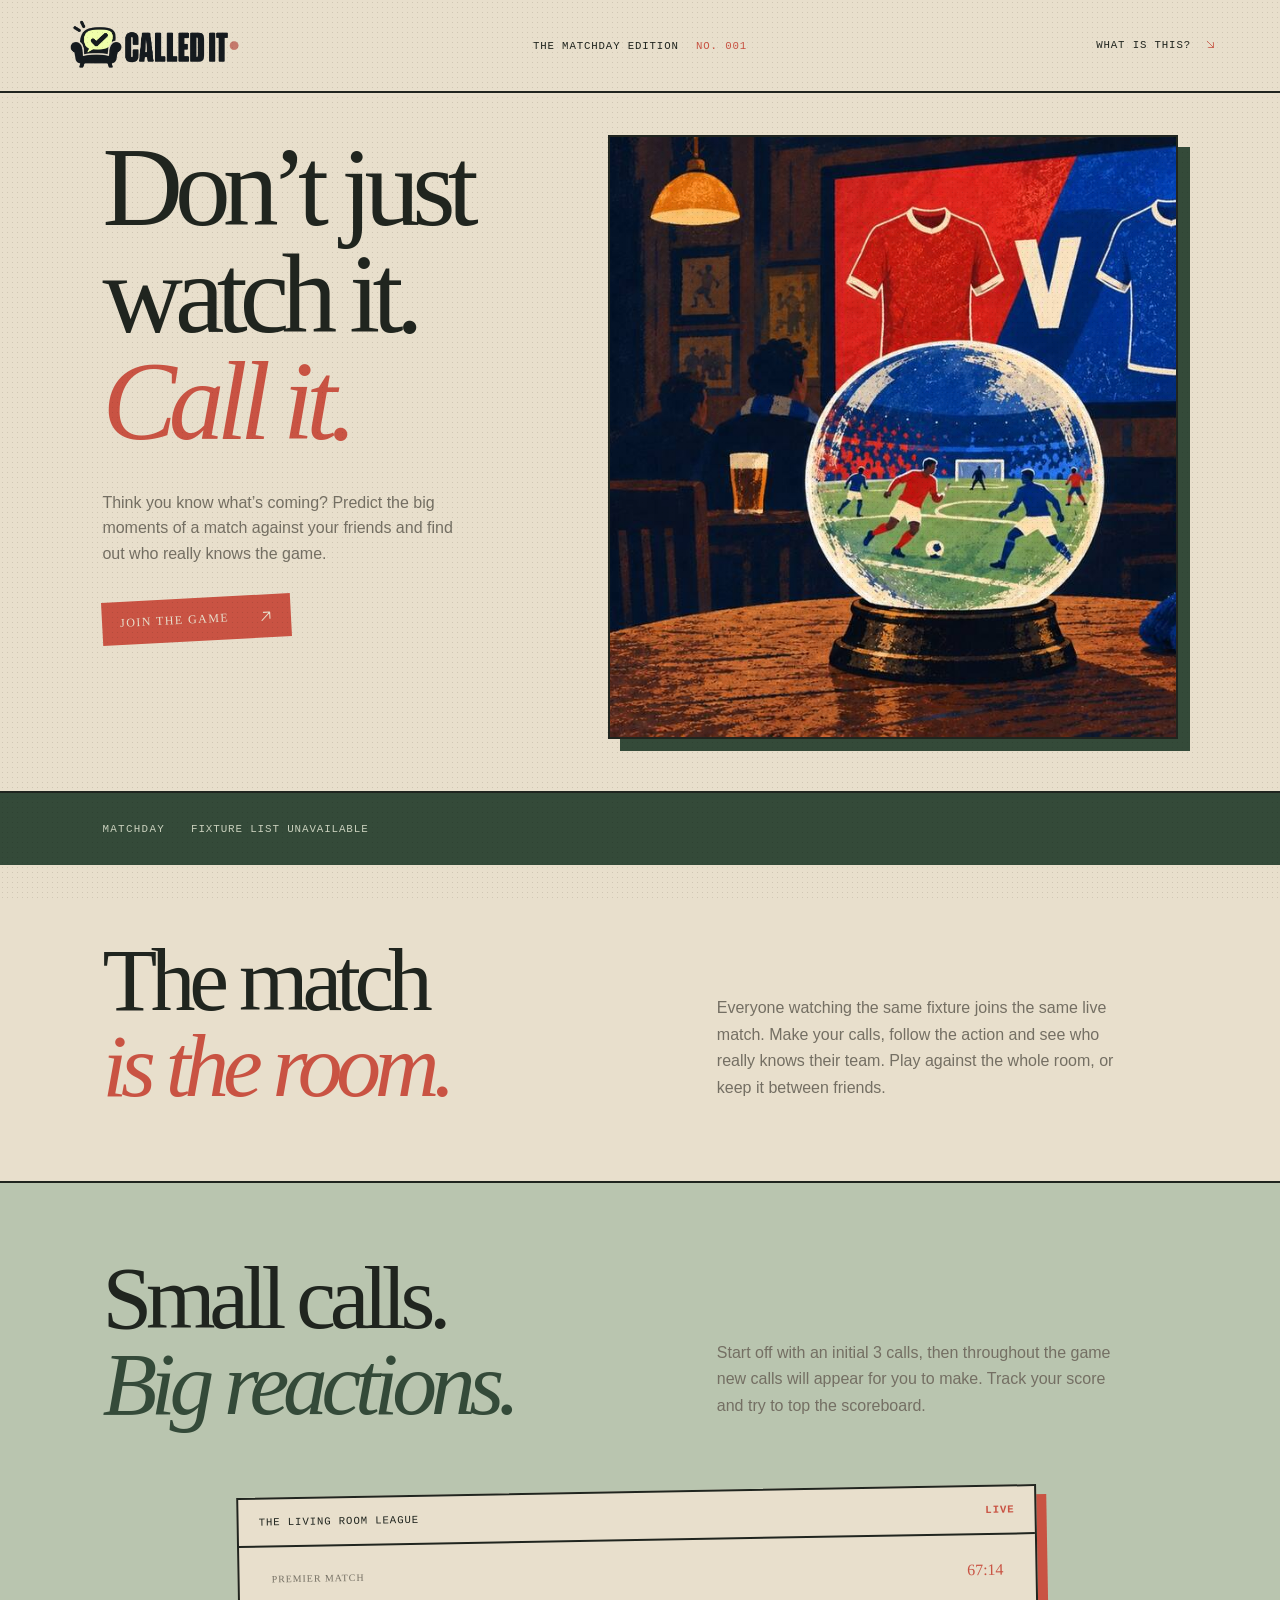
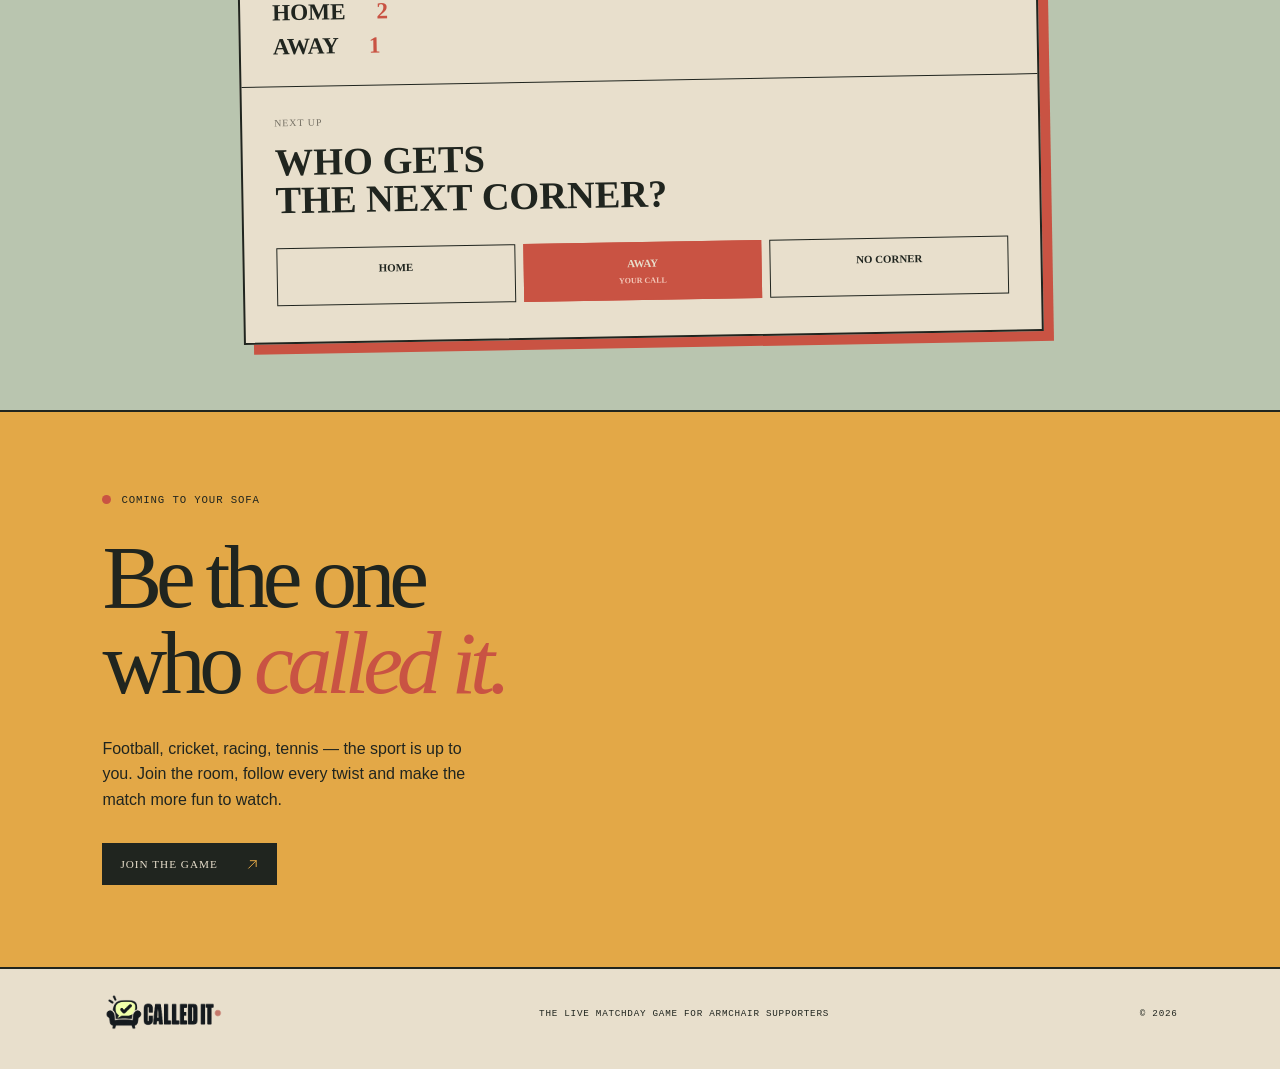
==== commit 1883b53b: "Bust homepage stylesheet cache" ====
--- a/index.html
+++ b/index.html
@@ -8,7 +8,7 @@
     <link rel="icon" href="assets/called-it-square.png" />
     <link rel="manifest" href="/manifest.webmanifest" />
     <link rel="apple-touch-icon" href="/assets/called-it-square.png" />
-    <link rel="stylesheet" href="styles.css" />
+    <link rel="stylesheet" href="styles.css?v=footer-2" />
     <title>Called It — The live matchday game for armchair supporters</title>
   </head>
   <body>
--- a/styles.css
+++ b/styles.css
@@ -1,4 +1,4 @@
-:root{--paper:#e8dfcc;--paper-dark:#d8cbb2;--ink:#20251f;--green:#344a39;--red:#c95343;--yellow:#e3a847;--muted:#746f63}*{box-sizing:border-box}html{scroll-behavior:smooth}body{margin:0;background:var(--paper);color:var(--ink);font-family:'DM Sans',sans-serif;overflow-x:hidden}body:before{content:'';position:fixed;inset:0;pointer-events:none;opacity:.16;background-image:radial-gradient(#514c40 .55px,transparent .55px);background-size:5px 5px;z-index:3;mix-blend-mode:multiply}a{color:inherit;text-decoration:none}.masthead{height:93px;border-bottom:2px solid var(--ink);display:grid;grid-template-columns:1fr 1fr 1fr;align-items:center;padding:0 5vw;position:relative;z-index:2}.brand{width:185px;height:58px;overflow:hidden;display:block;mix-blend-mode:multiply}.brand img{width:380px;max-width:none;transform:translate(-1px,-5px);filter:sepia(.25) saturate(.55) contrast(1.1)}.edition,.menu-link,.section-label,footer,.kicker,.sheet-head,.callout small,.picture-frame span{font-family:'DM Mono',monospace;text-transform:uppercase;letter-spacing:.08em;font-size:.67rem}.edition{text-align:center;margin:0}.edition span{color:var(--red);margin-left:10px}.menu-link{text-align:right}.menu-link b{color:var(--red);font-size:1.2rem;margin-left:7px}.cover{min-height:700px;padding:74px 8vw 52px;display:grid;grid-template-columns:47% 53%;position:relative;border-bottom:2px solid var(--ink)}.cover-copy{padding:25px 0 0;position:relative;z-index:1}.kicker{display:flex;align-items:center;gap:10px;margin:0 0 28px}.kicker span{width:9px;height:9px;border-radius:50%;background:var(--red);display:inline-block}.cover h1,h2{font-family:'Libre Baskerville',serif;font-weight:400;line-height:.96;letter-spacing:-.07em;margin:0}.cover h1{font-size:clamp(4.2rem,8.7vw,9.2rem)}.cover h1 i,h2 i{color:var(--red);font-style:italic}.intro-copy{max-width:360px;line-height:1.6;color:var(--muted);margin:34px 0 32px}.stamp{display:inline-flex;align-items:center;gap:30px;background:var(--red);color:var(--paper);padding:14px 18px;font-family:'DM Mono';font-size:.75rem;letter-spacing:.12em;transform:rotate(-3deg)}.stamp strong{font-size:1.3rem}.cover-note{position:absolute;left:5vw;bottom:25px;font-family:'DM Mono';font-size:.63rem;line-height:1.4;letter-spacing:.1em;color:var(--muted)}.cover-note span{color:var(--red);font-size:1rem;margin-left:5px}.living-room{min-height:550px;position:relative;overflow:hidden;background:#c4b69c;border:2px solid var(--ink);box-shadow:12px 12px 0 var(--green)}.wall-line{position:absolute;left:0;right:0;top:23%;border-top:2px solid rgba(32,37,31,.35)}.picture-frame{position:absolute;top:10%;left:28%;width:46%;height:26%;border:8px solid var(--green);background:#70816e;color:var(--paper);padding:17px;display:flex;flex-direction:column;justify-content:space-between;transform:rotate(2deg)}.picture-frame span{color:var(--yellow)}.picture-frame b{font-family:'Libre Baskerville';font-size:clamp(1.3rem,3vw,2.4rem)}.picture-frame small{font-family:'DM Mono';font-size:.7rem;align-self:flex-end}.lamp{position:absolute;left:10%;top:16%;width:60px;height:160px}.lamp:before{content:'';position:absolute;top:0;left:-20px;width:100px;height:55px;border-radius:50% 50% 12px 12px;background:var(--yellow);border:2px solid var(--ink)}.lamp i{position:absolute;width:3px;height:105px;background:var(--ink);left:28px;top:51px}.lamp b{position:absolute;height:8px;width:50px;background:var(--ink);left:4px;bottom:0;border-radius:50%}.sofa{position:absolute;bottom:13%;left:13%;width:62%;height:42%;background:var(--green);border:2px solid var(--ink);border-radius:28px 28px 12px 12px 0}.cushion{position:absolute;left:10%;right:10%;top:13%;height:52%;background:#536d56;border:2px solid var(--ink);border-radius:24px 24px 5px 5px}.seat{position:absolute;left:8%;right:8%;bottom:4%;height:35%;background:#2e4233;border-radius:8px}.arm{position:absolute;top:23%;width:18%;height:55%;background:var(--green);border:2px solid var(--ink);border-radius:20px}.arm.left{left:-9%}.arm.right{right:-9%}.leg{position:absolute;bottom:-28px;width:12px;height:30px;background:var(--ink)}.leg.one{left:15%;transform:rotate(8deg)}.leg.two{right:15%;transform:rotate(-8deg)}.callout{position:absolute;right:5%;bottom:36%;width:150px;background:var(--red);color:var(--paper);padding:14px;transform:rotate(5deg);border:2px solid var(--ink);box-shadow:5px 5px 0 var(--ink)}.callout strong{display:block;font-family:'Libre Baskerville';font-size:1.25rem;line-height:1;margin:9px 0 12px}.callout em{font-family:'DM Mono';font-style:normal;font-size:.7rem;letter-spacing:.15em}.rug{position:absolute;bottom:-25%;left:5%;width:90%;height:42%;border-radius:50%;background:#d9bd82;border:2px solid var(--ink)}.quote-strip{background:var(--green);color:var(--paper);padding:30px 8vw;display:flex;align-items:baseline;gap:20px}.quote-strip p{font-family:'Libre Baskerville';font-size:clamp(1.5rem,3vw,2.8rem);font-style:italic;margin:0}.quote-strip span{font-family:'DM Mono';font-size:.65rem;text-transform:uppercase;color:#c9d0bd}.story,.live-page{padding:72px 8vw;border-bottom:2px solid var(--ink)}.section-label{color:var(--red);margin-bottom:48px}.story-content{display:grid;grid-template-columns:1fr 1fr;gap:12vw;align-items:end}.story h2,.live-heading h2,.finale h2{font-size:clamp(3.3rem,7vw,7rem)}.story-content p,.live-heading p{max-width:410px;margin:0 0 8px;color:var(--muted);line-height:1.65}.rule-list{border-top:1px solid var(--ink);margin-top:95px}.rule-list div{display:grid;grid-template-columns:10% 28% 1fr;gap:10px;padding:22px 0;border-bottom:1px solid var(--ink);align-items:baseline}.rule-list b{font-family:'DM Mono';color:var(--red)}.rule-list strong{font-family:'Libre Baskerville';font-size:1.15rem}.rule-list span{color:var(--muted);font-size:.86rem}.live-page{background:#b9c5af}.live-heading{display:grid;grid-template-columns:1fr 1fr;gap:12vw;align-items:end}.live-heading h2 i{color:var(--green)}.match-sheet{max-width:800px;margin:64px auto 0;background:var(--paper);border:2px solid var(--ink);box-shadow:10px 10px 0 var(--red);transform:rotate(-1deg)}.sheet-head{display:flex;justify-content:space-between;border-bottom:2px solid var(--ink);padding:17px 20px}.sheet-head b{color:var(--red)}.sheet-match{display:flex;justify-content:space-between;padding:26px 32px;border-bottom:1px solid var(--ink)}.sheet-match small,.sheet-call>span{display:block;font-family:'DM Mono';font-size:.62rem;color:var(--muted);letter-spacing:.1em;margin-bottom:15px}.sheet-match strong{display:block;font-family:'Libre Baskerville';font-size:1.45rem;margin-top:7px}.sheet-match strong i{color:var(--red);font-style:normal;margin-left:25px}.sheet-time{font-family:'DM Mono';color:var(--red)}.sheet-call{padding:30px 32px 36px}.sheet-call>strong{font-family:'Libre Baskerville';font-size:clamp(1.7rem,3vw,2.7rem);line-height:1;display:block}.answers{display:grid;grid-template-columns:repeat(3,1fr);gap:8px;margin-top:28px}.answers b{border:1px solid var(--ink);padding:14px;font-family:'DM Mono';font-size:.68rem;text-align:center}.answers .chosen{background:var(--red);color:var(--paper);border-color:var(--red)}.answers small{display:block;margin-top:7px;font-size:.5rem;color:#f3c7b8}.finale{padding:82px 8vw;display:grid;grid-template-columns:1fr 1fr;gap:12vw;align-items:center;background:var(--yellow)}.finale .kicker{color:var(--ink)}.finale-copy>p:not(.kicker){max-width:390px;line-height:1.6;margin:30px 0}.button{background:var(--ink);color:var(--paper);display:inline-flex;gap:28px;padding:15px 18px;font-family:'DM Mono';font-size:.7rem;letter-spacing:.09em;text-transform:uppercase}.button span{color:var(--yellow);font-size:1.2rem}.scribble{font-family:'Libre Baskerville';font-size:clamp(2rem,5vw,5rem);line-height:.9;transform:rotate(-7deg);text-align:center}.scribble em{color:var(--red);font-style:italic}footer{border-top:2px solid var(--ink);padding:24px 8vw 34px;display:flex;justify-content:space-between;font-size:.58rem}@media(max-width:760px){.masthead{height:75px;padding:0 18px;grid-template-columns:1fr auto}.brand{width:135px;height:47px}.brand img{width:280px}.edition{display:none}.menu-link{font-size:.58rem}.cover{display:block;min-height:auto;padding:55px 18px 70px}.cover h1{font-size:clamp(3.5rem,16vw,5.5rem)}.cover-note{left:18px;bottom:20px}.living-room{margin:65px 8px 25px;min-height:420px;box-shadow:7px 7px 0 var(--green)}.callout{width:125px;right:3%;bottom:32%}.picture-frame{padding:10px;border-width:5px}.quote-strip{display:block;padding:25px 18px}.quote-strip span{display:block;margin-top:8px}.story,.live-page{padding:48px 18px}.story-content,.live-heading,.finale{display:block}.story-content p,.live-heading p{margin-top:30px}.rule-list{margin-top:60px}.rule-list div{grid-template-columns:12% 1fr}.rule-list span{grid-column:2}.match-sheet{margin-top:44px;box-shadow:6px 6px 0 var(--red)}.sheet-match,.sheet-call{padding-left:18px;padding-right:18px}.answers{grid-template-columns:1fr}.answers b{text-align:left}.finale{padding:56px 18px}.scribble{margin-top:70px;text-align:left;font-size:3rem}footer{padding:20px 18px 28px;display:block;line-height:2}}
+:root{--paper:#e8dfcc;--paper-dark:#d8cbb2;--ink:#20251f;--green:#344a39;--red:#c95343;--yellow:#e3a847;--muted:#746f63}*{box-sizing:border-box}html{scroll-behavior:smooth}body{margin:0;background:var(--paper);color:var(--ink);font-family:'DM Sans',sans-serif;overflow-x:hidden}body:before{content:'';position:fixed;inset:0;pointer-events:none;opacity:.16;background-image:radial-gradient(#514c40 .55px,transparent .55px);background-size:5px 5px;z-index:3;mix-blend-mode:multiply}a{color:inherit;text-decoration:none}.masthead{height:93px;border-bottom:2px solid var(--ink);display:grid;grid-template-columns:1fr 1fr 1fr;align-items:center;padding:0 5vw;position:relative;z-index:2}.brand{width:185px;height:58px;overflow:hidden;display:block;mix-blend-mode:multiply}.brand img{width:380px;max-width:none;transform:translate(-1px,-5px);filter:sepia(.25) saturate(.55) contrast(1.1)}.edition,.menu-link,.section-label,footer,.kicker,.sheet-head,.callout small,.picture-frame span{font-family:'DM Mono',monospace;text-transform:uppercase;letter-spacing:.08em;font-size:.67rem}.edition{text-align:center;margin:0}.edition span{color:var(--red);margin-left:10px}.menu-link{text-align:right}.menu-link b{color:var(--red);font-size:1.2rem;margin-left:7px}.cover{min-height:700px;padding:74px 8vw 52px;display:grid;grid-template-columns:47% 53%;position:relative;border-bottom:2px solid var(--ink)}.cover-copy{padding:25px 0 0;position:relative;z-index:1}.kicker{display:flex;align-items:center;gap:10px;margin:0 0 28px}.kicker span{width:9px;height:9px;border-radius:50%;background:var(--red);display:inline-block}.cover h1,h2{font-family:'Libre Baskerville',serif;font-weight:400;line-height:.96;letter-spacing:-.07em;margin:0}.cover h1{font-size:clamp(4.2rem,8.7vw,9.2rem)}.cover h1 i,h2 i{color:var(--red);font-style:italic}.intro-copy{max-width:360px;line-height:1.6;color:var(--muted);margin:34px 0 32px}.stamp{display:inline-flex;align-items:center;gap:30px;background:var(--red);color:var(--paper);padding:14px 18px;font-family:'DM Mono';font-size:.75rem;letter-spacing:.12em;transform:rotate(-3deg)}.stamp strong{font-size:1.3rem}.cover-note{position:absolute;left:5vw;bottom:25px;font-family:'DM Mono';font-size:.63rem;line-height:1.4;letter-spacing:.1em;color:var(--muted)}.cover-note span{color:var(--red);font-size:1rem;margin-left:5px}.living-room{min-height:550px;position:relative;overflow:hidden;background:#c4b69c;border:2px solid var(--ink);box-shadow:12px 12px 0 var(--green)}.wall-line{position:absolute;left:0;right:0;top:23%;border-top:2px solid rgba(32,37,31,.35)}.picture-frame{position:absolute;top:10%;left:28%;width:46%;height:26%;border:8px solid var(--green);background:#70816e;color:var(--paper);padding:17px;display:flex;flex-direction:column;justify-content:space-between;transform:rotate(2deg)}.picture-frame span{color:var(--yellow)}.picture-frame b{font-family:'Libre Baskerville';font-size:clamp(1.3rem,3vw,2.4rem)}.picture-frame small{font-family:'DM Mono';font-size:.7rem;align-self:flex-end}.lamp{position:absolute;left:10%;top:16%;width:60px;height:160px}.lamp:before{content:'';position:absolute;top:0;left:-20px;width:100px;height:55px;border-radius:50% 50% 12px 12px;background:var(--yellow);border:2px solid var(--ink)}.lamp i{position:absolute;width:3px;height:105px;background:var(--ink);left:28px;top:51px}.lamp b{position:absolute;height:8px;width:50px;background:var(--ink);left:4px;bottom:0;border-radius:50%}.sofa{position:absolute;bottom:13%;left:13%;width:62%;height:42%;background:var(--green);border:2px solid var(--ink);border-radius:28px 28px 12px 12px 0}.cushion{position:absolute;left:10%;right:10%;top:13%;height:52%;background:#536d56;border:2px solid var(--ink);border-radius:24px 24px 5px 5px}.seat{position:absolute;left:8%;right:8%;bottom:4%;height:35%;background:#2e4233;border-radius:8px}.arm{position:absolute;top:23%;width:18%;height:55%;background:var(--green);border:2px solid var(--ink);border-radius:20px}.arm.left{left:-9%}.arm.right{right:-9%}.leg{position:absolute;bottom:-28px;width:12px;height:30px;background:var(--ink)}.leg.one{left:15%;transform:rotate(8deg)}.leg.two{right:15%;transform:rotate(-8deg)}.callout{position:absolute;right:5%;bottom:36%;width:150px;background:var(--red);color:var(--paper);padding:14px;transform:rotate(5deg);border:2px solid var(--ink);box-shadow:5px 5px 0 var(--ink)}.callout strong{display:block;font-family:'Libre Baskerville';font-size:1.25rem;line-height:1;margin:9px 0 12px}.callout em{font-family:'DM Mono';font-style:normal;font-size:.7rem;letter-spacing:.15em}.rug{position:absolute;bottom:-25%;left:5%;width:90%;height:42%;border-radius:50%;background:#d9bd82;border:2px solid var(--ink)}.quote-strip{background:var(--green);color:var(--paper);padding:30px 8vw;display:flex;align-items:baseline;gap:20px}.quote-strip p{font-family:'Libre Baskerville';font-size:clamp(1.5rem,3vw,2.8rem);font-style:italic;margin:0}.quote-strip span{font-family:'DM Mono';font-size:.65rem;text-transform:uppercase;color:#c9d0bd}.story,.live-page{padding:72px 8vw;border-bottom:2px solid var(--ink)}.section-label{color:var(--red);margin-bottom:48px}.story-content{display:grid;grid-template-columns:1fr 1fr;gap:12vw;align-items:end}.story h2,.live-heading h2,.finale h2{font-size:clamp(3.3rem,7vw,7rem)}.story-content p,.live-heading p{max-width:410px;margin:0 0 8px;color:var(--muted);line-height:1.65}.rule-list{border-top:1px solid var(--ink);margin-top:95px}.rule-list div{display:grid;grid-template-columns:10% 28% 1fr;gap:10px;padding:22px 0;border-bottom:1px solid var(--ink);align-items:baseline}.rule-list b{font-family:'DM Mono';color:var(--red)}.rule-list strong{font-family:'Libre Baskerville';font-size:1.15rem}.rule-list span{color:var(--muted);font-size:.86rem}.live-page{background:#b9c5af}.live-heading{display:grid;grid-template-columns:1fr 1fr;gap:12vw;align-items:end}.live-heading h2 i{color:var(--green)}.match-sheet{max-width:800px;margin:64px auto 0;background:var(--paper);border:2px solid var(--ink);box-shadow:10px 10px 0 var(--red);transform:rotate(-1deg)}.sheet-head{display:flex;justify-content:space-between;border-bottom:2px solid var(--ink);padding:17px 20px}.sheet-head b{color:var(--red)}.sheet-match{display:flex;justify-content:space-between;padding:26px 32px;border-bottom:1px solid var(--ink)}.sheet-match small,.sheet-call>span{display:block;font-family:'DM Mono';font-size:.62rem;color:var(--muted);letter-spacing:.1em;margin-bottom:15px}.sheet-match strong{display:block;font-family:'Libre Baskerville';font-size:1.45rem;margin-top:7px}.sheet-match strong i{color:var(--red);font-style:normal;margin-left:25px}.sheet-time{font-family:'DM Mono';color:var(--red)}.sheet-call{padding:30px 32px 36px}.sheet-call>strong{font-family:'Libre Baskerville';font-size:clamp(1.7rem,3vw,2.7rem);line-height:1;display:block}.answers{display:grid;grid-template-columns:repeat(3,1fr);gap:8px;margin-top:28px}.answers b{border:1px solid var(--ink);padding:14px;font-family:'DM Mono';font-size:.68rem;text-align:center}.answers .chosen{background:var(--red);color:var(--paper);border-color:var(--red)}.answers small{display:block;margin-top:7px;font-size:.5rem;color:#f3c7b8}.finale{padding:82px 8vw;display:grid;grid-template-columns:1fr 1fr;gap:12vw;align-items:center;background:var(--yellow)}.finale .kicker{color:var(--ink)}.finale-copy>p:not(.kicker){max-width:390px;line-height:1.6;margin:30px 0}.button{background:var(--ink);color:var(--paper);display:inline-flex;gap:28px;padding:15px 18px;font-family:'DM Mono';font-size:.7rem;letter-spacing:.09em;text-transform:uppercase}.button span{color:var(--yellow);font-size:1.2rem}.scribble{font-family:'Libre Baskerville';font-size:clamp(2rem,5vw,5rem);line-height:.9;transform:rotate(-7deg);text-align:center}.scribble em{color:var(--red);font-style:italic}footer{border-top:2px solid var(--ink);padding:24px 8vw 34px;display:flex;align-items:center;justify-content:space-between;gap:24px;font-size:.58rem}.footer-brand{display:block;flex:0 0 auto}.footer-brand img{display:block;width:126px;height:auto;filter:sepia(.25) saturate(.55) contrast(1.1)}@media(max-width:760px){.masthead{height:75px;padding:0 18px;grid-template-columns:1fr auto}.brand{width:135px;height:47px}.brand img{width:280px}.edition{display:none}.menu-link{font-size:.58rem}.cover{display:block;min-height:auto;padding:55px 18px 70px}.cover h1{font-size:clamp(3.5rem,16vw,5.5rem)}.cover-note{left:18px;bottom:20px}.living-room{margin:65px 8px 25px;min-height:420px;box-shadow:7px 7px 0 var(--green)}.callout{width:125px;right:3%;bottom:32%}.picture-frame{padding:10px;border-width:5px}.quote-strip{display:block;padding:25px 18px}.quote-strip span{display:block;margin-top:8px}.story,.live-page{padding:48px 18px}.story-content,.live-heading,.finale{display:block}.story-content p,.live-heading p{margin-top:30px}.rule-list{margin-top:60px}.rule-list div{grid-template-columns:12% 1fr}.rule-list span{grid-column:2}.match-sheet{margin-top:44px;box-shadow:6px 6px 0 var(--red)}.sheet-match,.sheet-call{padding-left:18px;padding-right:18px}.answers{grid-template-columns:1fr}.answers b{text-align:left}.finale{padding:56px 18px}.scribble{margin-top:70px;text-align:left;font-size:3rem}footer{padding:20px 18px 28px;display:grid;gap:10px;line-height:1.45}.footer-brand img{width:118px}}
 :root{--hero-navy:#07182d}.hero-image{display:block;width:100%;height:100%;min-height:550px;object-fit:cover;object-position:72% center}.living-room{background:var(--hero-navy)}@media(max-width:760px){.cover{padding-top:32px;padding-bottom:48px}.cover h1{font-size:clamp(3.25rem,15vw,5rem)}.intro-copy{margin:20px 0 22px;font-size:.95rem;line-height:1.48}.stamp{padding:12px 16px;gap:22px}.living-room{margin:28px 8px 20px;min-height:0;height:clamp(220px,58vw,300px);box-shadow:7px 7px 0 var(--green)}.hero-image{min-height:0;height:100%;object-position:68% center}.cover-note{display:none}}
 :root{--hero-navy:#07182d}.brand img{width:100%;height:auto;transform:none}.brand{display:flex;align-items:center}.brand img{filter:sepia(.25) saturate(.55) contrast(1.1)}
 :root{--hero-navy:#07182d}.brand img{width:100%;height:auto;transform:none}.brand{display:flex;align-items:center}.brand img{filter:sepia(.25) saturate(.55) contrast(1.1)}@media(max-width:760px){.cover{padding-top:24px;padding-bottom:30px}.kicker{margin-bottom:18px}.cover h1{font-size:clamp(3rem,12vw,4.5rem)}.intro-copy{margin:16px 0 18px;font-size:.9rem;line-height:1.42}.stamp{padding:11px 15px;gap:18px;font-size:.68rem}.living-room{margin:20px 8px 16px;height:clamp(185px,52vw,220px)}.hero-image{object-position:68% center}}
